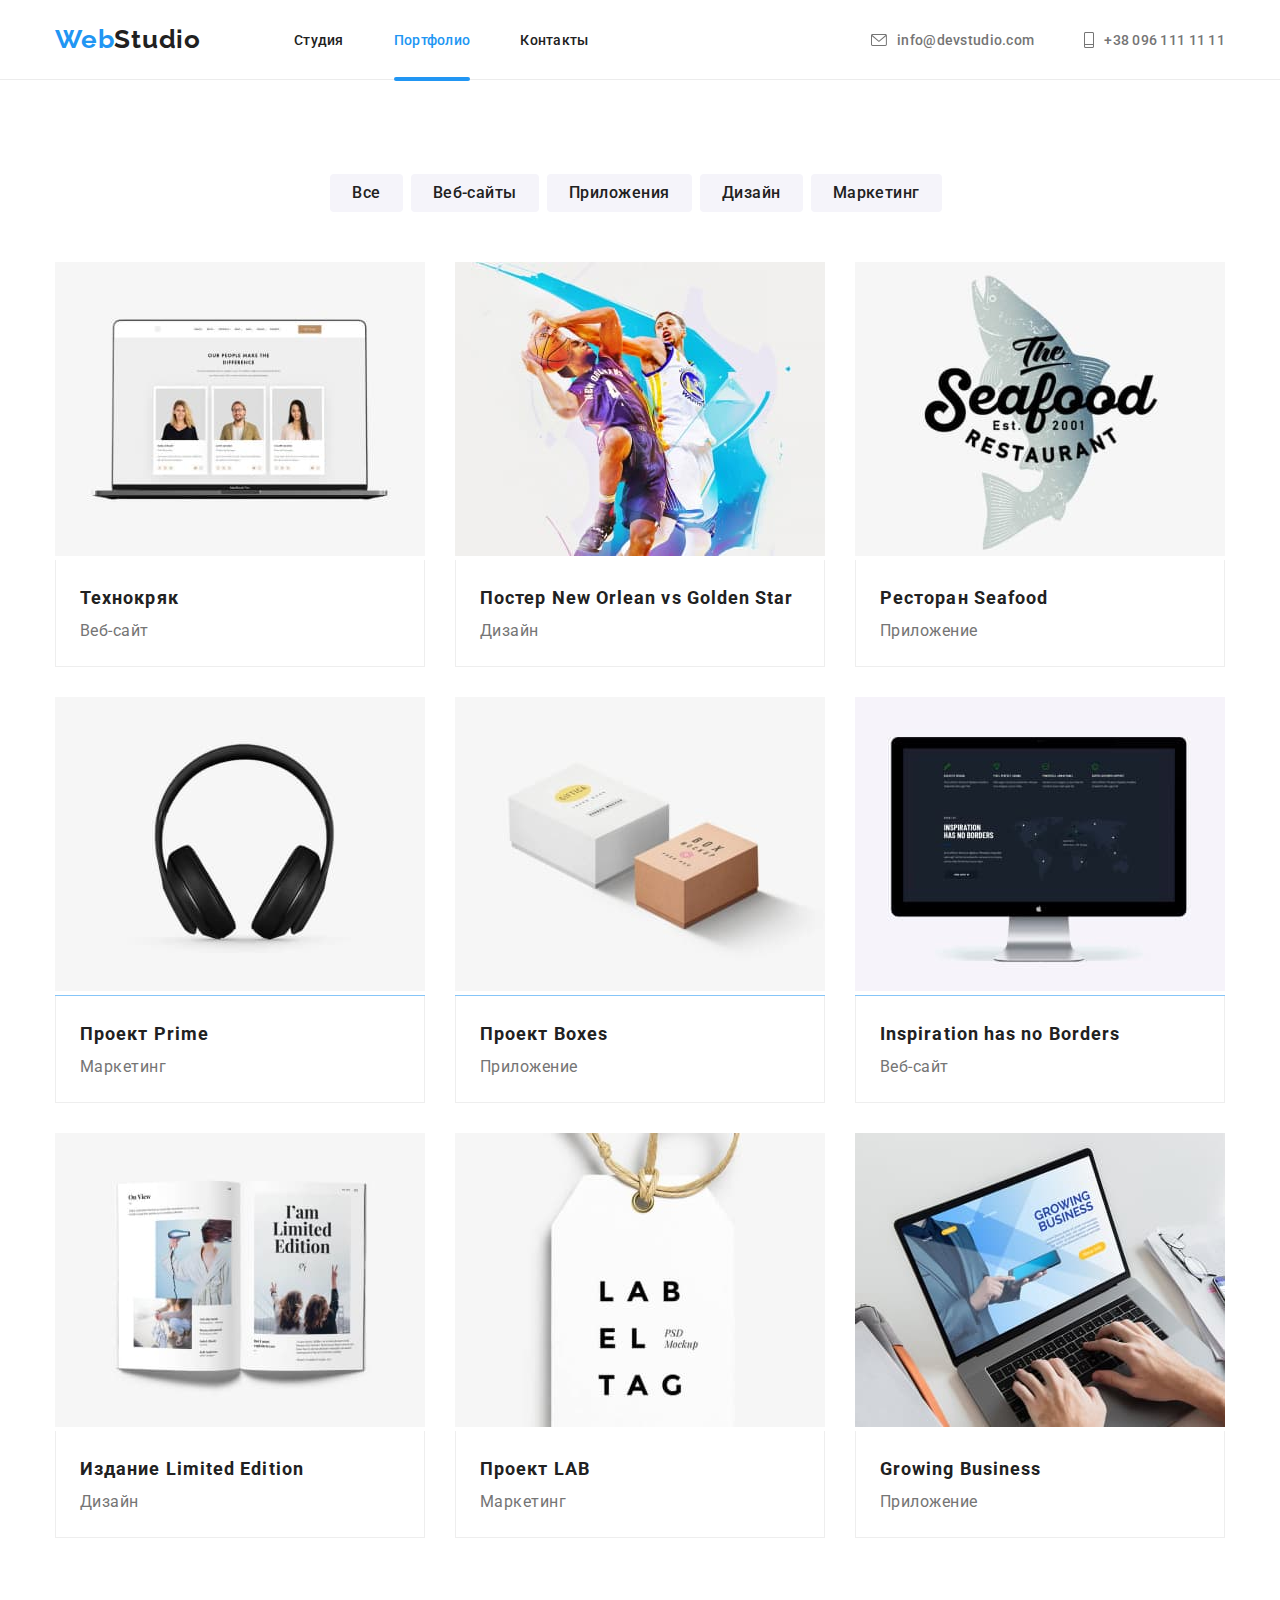
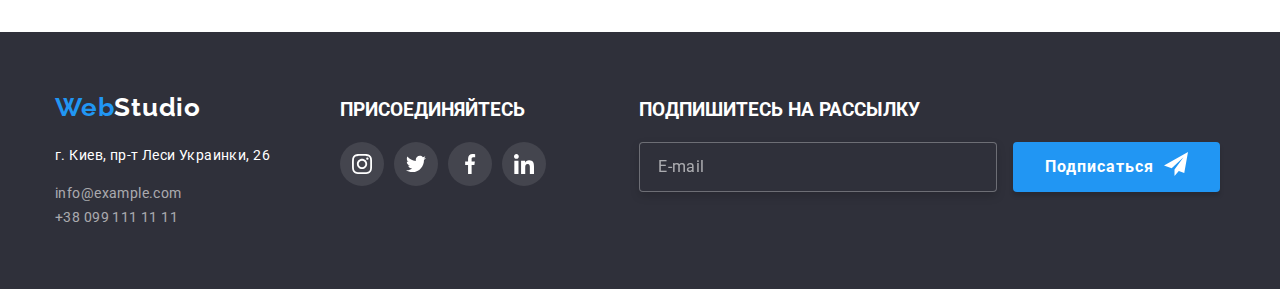
==== portfolio.html @ 91b54eaf "дз-7" ====
<!DOCTYPE html>
<html lang="en">
  <head>
    <meta charset="UTF-8" />
    <meta http-equiv="X-UA-Compatible" content="IE=edge" />
    <meta name="viewport" content="width=device-width, initial-scale=1.0" />
    <title>Document</title>
    <link rel="stylesheet" href="https://cdnjs.cloudflare.com/ajax/libs/modern-normalize/1.1.0/modern-normalize.min.css">
    <link rel="preconnect" href="https://fonts.googleapis.com" />
    <link rel="preconnect" href="https://fonts.gstatic.com" crossorigin />
    <link
      href="https://fonts.googleapis.com/css2?family=Raleway:wght@700&family=Roboto:wght@400;500;700;900&display=swap"
      rel="stylesheet"
    />
    <link rel="stylesheet" href="./css/style.css" />
  </head>
  <body>
    <header class="page-header">
      <div class="container header-box">
        <nav class="nav-list">
          <a href="#" class="logo-text"><span class="logo">Web</span>Studio</a>
          <ul class="list-menu">
            <li class="item">
              <a class="menu-link" href="./index.html">Студия</a>
            </li>
            <li class="item">
            
              <a class="menu-link-activ" id="link-curent" href="./portfolio.html">Портфолио</a>
            
            </li>
            <li class="item">
              <a class="menu-link" href="#">Контакты</a>
            </li>
          </ul>
        </nav>

        <ul class="list-text">
          <li class="item">
            
              
            <a class="button" href="mailto:info@devstudio.
            com">
            <svg class="button-icon" width="16" height="12" >
              <use href="./images/symbol-defs.svg#icon-envelope"></use>
            </svg>
            info@devstudio.com</a>
          </li>
          <li class="item">
           
            <a class="button" href="tel:+380961111111">
              <svg class="contact-icon" width="10" height="16">
                <use href="./images/symbol-defs.svg#icon-Vector"></use>
              </svg>
              +38 096 111 11 11</a>
          </li>
        </ul>
      </div>
      
    </header>

    <main>
      <section class="section-pic">
        <div class="container">
          <ul class="desc-list">
            <li class="item"><button type="button" class="" desc-list-btn>Все</button></li>
            <li class="item"><button type="button">Веб-сайты</button></li>
            <li class="item"><button type="button">Приложения</button></li>
            <li class="item"><button type="button">Дизайн</button></li>
            <li class="item"><button type="button">Маркетинг</button></li>
          </ul>
      

      
      
          <h2 class="hidden">picture</h2>
        <ul class="section-pic-list">
          <li class="item">
            <a class="pic-link" href="#">
             <div class="thumb-pic">
              
              <img src="./images/pic1.jpg" alt="" width="370" />
             <div class="thumb-text">
              <p class="text">Технокряк это современная площадка распространения коронавируса. Компании используют эту платформу для цифрового шпионажа и атак на защищённые сервера конкурентов.</p>
             </div>
             </div>
           <div class="item-text">
            <h3>Технокряк</h3>
            <p>Веб-сайт</p>
           </div>
            </a>
          </li>

          <li class="item">
           <a href="#" class="pic-link">
            <div class="thumb-pic">
              <img src="./images/pic2.jpg" alt="" width="370" />
              <div class="thumb-text">
                <p class="text">Технокряк это современная площадка распространения коронавируса. Компании используют эту платформу для цифрового шпионажа и атак на защищённые сервера конкурентов.</p>
               </div>
            </div>
            <div class="item-text">
              <h3>Постер New Orlean vs Golden Star</h3>
            <p>Дизайн</p>
            </div>
           </a>
          </li>

          <li class="item">
           <a href="#" class="pic-link">
           <div class="thumb-pic">
            <img src="./images/pic3.jpg" alt="" width="370" />
            <div class="thumb-text">
              <p class="text">Технокряк это современная площадка распространения коронавируса. Компании используют эту платформу для цифрового шпионажа и атак на защищённые сервера конкурентов.</p>
             </div>
           </div>
            <div class="item-text">
              <h3>Ресторан Seafood</h3>
            <p>Приложение</p>
            </div>
           </a>
          </li>
          
          <li class="item">
            <a href="#" class="pic-link">
             <div class="thumb-pic">
              <img src="./images/pic4.jpg" alt="" width="370" />
              <div class="thumb-text">
                <p class="text">Технокряк это современная площадка распространения коронавируса. Компании используют эту платформу для цифрового шпионажа и атак на защищённые сервера конкурентов.</p>
               </div>
             </div>
            <div class="item-text">
              <h3>Проект Prime</h3>
            <p>Маркетинг</p>
            </div>
            </a>
            
          </li>

          <li class="item">
            <a href="#" class="pic-link">
             <div class="thumb-pic">
              <img src="./images/pic5.jpg" alt="" width="370" />
              <div class="thumb-text">
                <p class="text">Технокряк это современная площадка распространения коронавируса. Компании используют эту платформу для цифрового шпионажа и атак на защищённые сервера конкурентов.</p>
               </div>
             </div>
           <div class="item-text">
            <h3>Проект Boxes</h3>
            <p>Приложение</p>
           </div>
            </a>
          </li>
          <li class="item">
            <a href="#" class="pic-link">
              <div class="thumb-pic">
                <img src="./images/pic6.jpg" alt="" width="370" />
                <div class="thumb-text">
                  <p class="text">Технокряк это современная площадка распространения коронавируса. Компании используют эту платформу для цифрового шпионажа и атак на защищённые сервера конкурентов.</p>
                 </div>
              </div>
            <div class="item-text">
              <h3>Inspiration has no Borders</h3>
            <p>Веб-сайт</p>
            </div>
            </a>
          </li>
          
          <li class="item">
            <a href="#" class="pic-link">
              <div class="thumb-pic">
                <img src="./images/pic7.jpg" alt="" width="370" />
                <div class="thumb-text">
                  <p class="text">Технокряк это современная площадка распространения коронавируса. Компании используют эту платформу для цифрового шпионажа и атак на защищённые сервера конкурентов.</p>
                 </div>
              </div>
            <div class="item-text">
              <h3>Издание Limited Edition</h3>
            <p>Дизайн</p>
            </div>
            </a>
          </li>

          <li class="item">
            <a href="#" class="pic-link">
              <div class="thumb-pic">
                <img class="item" src="./images/pic8.jpg" alt="" width="370" />
                <div class="thumb-text">
                  <p class="text">Технокряк это современная площадка распространения коронавируса. Компании используют эту платформу для цифрового шпионажа и атак на защищённые сервера конкурентов.</p>
                 </div>
              </div>
            <div class="item-text">
              <h3>Проект LAB</h3>
            <p>Маркетинг</p>
            </div>
            </a>
          </li>

          <li class="item">
            <a href="#" class="pic-link">
              <div class="thumb-pic">
                <img class="item" src="./images/pic9.jpg" alt="" width="370" />
                <div class="thumb-text">
                  <p class="text">Технокряк это современная площадка распространения коронавируса. Компании используют эту платформу для цифрового шпионажа и атак на защищённые сервера конкурентов.</p>
                 </div>
              </div>
            <div class="item-text">
              <h3>Growing Business</h3>
            <p>Приложение</p>
            </div>
            </a>
          </li>
        </ul>
      </div>
      </section>
    </main>


<!-- footer -->



    <footer class="footer">
      <div class="container footer-container">
       <div class="footer-content">
        <a href="#" class="logo-tex-footer"
        ><span class="logo">Web</span>Studio</a
      >
      <address class="adress">
        <p>г. Киев, пр-т Леси Украинки, 26</p>
        <ul class="list-adress">
          <li><a href="mailto:info@example.com">info@example.com</a></li>
          <li><a href="tel:+380991111111">+38 099 111 11 11</a></li>
        </ul>
      </address>
       </div>
       
        <div class="social-icon-footer">
          <h3 class="join-color">присоединяйтесь</h3>
         <ul class="footer-list">

           <li class="footer-link">
            <a href="" class="join-link">
              <svg class="join-icon" width="20" height="20">
                <use href="./images/symbol-defs2.svg#icon-instagram"></use>
              </svg>
            </a>
           </li>

           <li class="footer-link">
            <a class="join-link" href="#">
              <svg class="join-icon" width="20" height="20">
                <use href="./images/symbol-defs2.svg#icon-twitter"></use>
              </svg>
            </a>
           </li>

           <li class="footer-link">
            <a class="join-link" href="#">
              <svg class="join-icon" width="20" height="20">
                <use href="./images/symbol-defs2.svg#icon-facebook"></use>
              </svg>
            </a>
           </li>

           <li class="footer-link">
            <a class="join-link" href="#">
              <svg class="join-icon" width="20" height="20">
                <use href="./images/symbol-defs2.svg#icon-linkedin"></use>
              </svg>
            </a>
           </li>

         </ul>
        </div>
        <div class="footer-form">
          <h3 class="join-color">Подпишитесь на рассылку</h3>
          <input type="email" name="email" id="email" placeholder="E-mail" />
          <button type="submit" class="btn-box-form">
            Подписаться
            <svg class="icon-form" width="24" height="24">
              <use href="./images/symbol-defs6.svg#icon-send"></use>
            </svg>
          </button>
        </div>
      </div>

     
    </footer>
    
      
  </body>
</html>
---- css/style.css ----
:root {
  --primery-text-color: #212121;
  --title-text-color: #757575;
  --accent-color: #2196f3;
  --white-color: #ffffff;
  --background-team-color: #f5f4fa;
  --border-text: #eeeeee;
  --timing-function: cubic-bezier(0.4, 0, 0.2, 1);
}

body {
  font-family: "Roboto", sans-serif;
}

li {
  list-style-type: none; /* Убираем маркеры */
}

.list {
  padding: 0;
  margin: 0;
}
.container {
  width: 1200px;
  margin: 0 auto;
  padding-left: 15px;
  padding-right: 15px;
}
.header-box {
  display: flex;
  margin-left: auto;
}
.page-header {
  border-bottom: 1px solid #ececec;
}
.section-box {
  padding-top: 94px;
}
.header {
  margin: 0;
}

.logo {
  color: var(--accent-color);
  font-family: Raleway;

  font-weight: bold;
  font-size: 26px;
  line-height: 31px;
  letter-spacing: 0.03em;
}
.studio {
  color: var(--primery-text-color);
}

.nav-list .logo-text {
  text-decoration: none;
  color: #212121;
  font-family: Raleway;
  font-weight: bold;
  font-size: 26px;
  line-height: 31px;
  letter-spacing: 0.03em;
}
.nav-list {
  display: flex;
  align-items: center;
}
.nav-list a {
  display: block;
  padding-bottom: 24px;
  padding-top: 24px;

  color: var(--primery-text-color);
  text-decoration: none;
  font-weight: 500;
  font-size: 14px;
  line-height: 16px;
  letter-spacing: 0.02em;
  transition: color 250ms var(--timing-function);
}

.menu-link-activ {
  position: relative;
  display: block;
}
.menu-link-activ::after {
  content: "";
  position: absolute;
  left: 0;
  bottom: -9px;
  display: block;
  width: 100%;
  height: 4px;
  background-color: tomato;
  border-radius: 2px;
  background: var(--accent-color);

  transition: opacity 250ms var(--timing-function);
}
.menu-link:hover::after,
.menu-link:focus::after {
  opacity: 1;
}

.nav-list .menu-link:hover,
.nav-list .menu-link:focus {
  color: var(--accent-color);
}
.list-text {
  display: flex;
  margin-left: auto;
  margin-top: 0;
  margin-bottom: 0;
}

.list-text .item {
  margin-left: auto;
  display: flex;
  align-items: center;
}
.list-text a {
  color: var(--title-text-color);
  text-decoration: none;
  font-weight: 500;
  font-size: 14px;
  line-height: 16px;
  letter-spacing: 0.02em;
}
.list-text .button:hover,
.list-text .button:focus {
  color: var(--accent-color);
}
.button:hover svg,
.button:focus svg {
  fill: var(--accent-color);
}

.container-box {
  max-width: 1600px;
  height: 600px;
  background: #2f303a;
  text-align: center;
  padding: 200px 0;
  margin: 0 auto;

  background-image: linear-gradient(
      to right,
      rgba(47, 48, 58, 0.4),
      rgba(47, 48, 58, 0.4)
    ),
    url(../images/hero.jpg);
  background-color: #000000;
}

.section-content {
  padding-top: 94px;
}
.section-team {
  background: var(--background-team-color);
  padding-bottom: 94px;
  padding-top: 94px;
}

section .section-box {
  padding-top: 94px;
}
.title-box {
  color: var(--white-color);
  font-weight: 900;
  font-size: 44px;
  line-height: 60px;
  letter-spacing: 0.06em;
  text-transform: uppercase;
  margin: 0 auto;
  margin-bottom: 40px;
  width: 696px;
  text-align: center;
}

.btn-box {
  color: var(--white-color);
  background: #2196f3;
  font-weight: 700;
  font-size: 16px;
  font-family: inherit;
  line-height: 30px;
  text-align: center;
  letter-spacing: 0.06em;
  padding: 10px 32px;
  border: none;
  background: #2196f3;
  box-shadow: 0px 4px 4px rgba(0, 0, 0, 0.15);
  border-radius: 4px;
  cursor: pointer;
}

.section-box h3 {
  color: var(--primery-text-color);
  font-weight: 700;
  font-size: 14px;
  line-height: 16px;
  letter-spacing: 0.03em;
  text-transform: uppercase;
}
.section-box p {
  color: var(--title-text-color);
  font-weight: normal;
  font-size: 14px;
  line-height: 24px;
  letter-spacing: 0.03em;
  margin-bottom: 0;
}
h2.text {
  color: var(--primery-text-color);
  font-style: normal;
  font-weight: 700;
  font-size: 36px;
  line-height: 42px;
  text-align: center;
  letter-spacing: 0.03em;
  margin-top: 0;
  margin-bottom: 50px;
}

.subtitle-text h3 {
  color: var(--primery-text-color);
  font-weight: 500;
  font-size: 16px;
  line-height: 19px;
  letter-spacing: 0.03em;
  margin-top: 0;
  margin-bottom: 10px;
}
.subtitle-text p {
  color: var(--title-text-color);
  font-style: normal;
  font-weight: normal;
  font-size: 16px;
  line-height: 19px;
  letter-spacing: 0.03em;
  margin: 0;
}
.footer {
  background: #2f303a;
  padding-top: 60px;
  padding-bottom: 60px;
}
.adress p {
  color: var(--white-color);
  font-style: normal;
  font-weight: normal;
  font-size: 14px;
  line-height: 24px;
  letter-spacing: 0.03em;
  margin-top: 0;
}
.list-adress {
  padding: 0;
  margin: 0;
}

.list-adress a {
  color: rgba(255, 255, 255, 0.6);
  text-decoration: none;
  font-style: normal;
  font-weight: 400;
  font-size: 14px;
  line-height: 24px;
  letter-spacing: 0.03em;
}

/* PORTFOLIO DECORATION */

.section-pic {
  padding-top: 94px;
  padding-bottom: 94px;
}

.desc-list {
  display: flex;
  justify-content: center;
  padding-left: 0;
  margin: 0;
  margin-bottom: 50px;
}

.desc-list button {
  background: #f5f4fa;
  border: none;
  color: var(--primery-text-color);
  font-style: normal;
  font-weight: 500;
  font-size: 16px;
  line-height: 26px;
  letter-spacing: 0.03em;
  font-family: inherit;
  padding: 6px 22px;
  border-radius: 4px;
  margin-right: 8px;
  transition: background 250ms var(--timing-function),
    color 250ms var(--timing-function), box-shadow 250ms var(--timing-function);
}

.desc-list button:hover,
.desc-list button:focus {
  background-color: var(--accent-color);
  color: var(--white-color);
  box-shadow: 0px 3px 1px rgb(0 0 0 / 10%), 0px 1px 2px rgb(0 0 0 / 8%),
    0px 2px 2px rgb(0 0 0 / 12%);
}

.subtitle-text {
  display: flex;
  text-align: center;
  margin-top: 0;
  padding: 0;
  margin-bottom: 0;
}
.subtitle-text .people-list {
  padding-top: 30px;
  padding-bottom: 30px;
}

.subtitle-text .people {
  display: block;
  max-width: 100%;
}
.section-pic-list h3 {
  font-weight: 700;
  font-size: 18px;
  line-height: 36px;
  letter-spacing: 0.06em;
  color: var(--primery-text-color);
  margin: 0;
}
.section-pic-list p {
  font-weight: normal;
  font-size: 16px;
  line-height: 30px;
  letter-spacing: 0.03em;
  color: var(--title-text-color);
  margin: 0;
}

.logo-tex-footer {
  display: inline-block;
  padding-bottom: 20px;

  color: var(--white-color);
  font-family: Raleway;
  text-decoration: none;
  font-weight: bold;
  font-size: 26px;
  line-height: 31px;
  letter-spacing: 0.03em;
}
#link-curent {
  color: var(--accent-color);
}

.list-menu {
  display: flex;
  margin-left: 93px;
  padding: 0;
  margin-top: 0;
  margin-bottom: 0;
}
.list-text {
  display: flex;
  margin-left: auto;
  padding: 0;
}

.list-text .item + .item {
  margin-left: 50px;
}

.list-menu .item {
  margin-right: 50px;
}

.list-menu .item:last-child {
  margin-right: 0;
}

.hidden {
  display: none;
}
.attention-list {
  display: flex;
  margin: 0;
  padding: 0;
}
.attention-list .item {
  margin-right: 30px;
  width: 270px;
}

.attention-list .item:last-child {
  margin-right: 0;
}
.foto-list {
  display: flex;
  padding-top: 0;
  padding: 0;
  padding-bottom: 0;
  margin-bottom: 0;
  margin-top: 0;
}
.foto-list .item {
  margin-right: 30px;
}
.foto-list .item:last-child {
  margin-right: 0;
}

.thumb {
  position: relative;
}
.thumb-card {
  align-items: center;
  justify-content: center;
  display: flex;
  position: absolute;
  width: 100%;
  height: 70px;
  bottom: 0;
  background-color: rgba(47, 48, 58, 0.8);
}
.thumb-card .thumb-card-text {
  color: var(--white-color);
  font-family: Roboto;

  font-weight: 700;
  font-size: 14px;
  line-height: 16px;
  text-align: center;
  letter-spacing: 0.03em;
  text-transform: uppercase;
}
.subtitle-text .item {
  margin-right: 30px;
  background: var(--white-color);
  box-shadow: 0px 1px 3px rgba(0, 0, 0, 0.12), 0px 1px 1px rgba(0, 0, 0, 0.14),
    0px 2px 1px rgba(0, 0, 0, 0.2);
  border-radius: 0px 0px 4px 4px;
}
.subtitle-text .item:last-child {
  margin-right: 0;
}

/* Portfolio flex-box */

.section-pic-list {
  display: flex;
  flex-wrap: wrap;
  margin: 0;
  padding: 0;
  margin-top: -30px;
  margin-left: -30px;
}

.section-pic-list > .item {
  flex-basis: calc((100% - 90px) / 3);
  margin-left: 30px;
  margin-top: 30px;
}
.pic-link {
  display: block;
  text-decoration: none;
  transition: box-shadow 250ms var(--timing-function);
}

.pic-link:hover,
.pic-link:focus {
  box-shadow: 0px 1px 1px rgba(0, 0, 0, 0.12), 0px 4px 4px rgba(0, 0, 0, 0.06),
    1px 4px 6px rgba(0, 0, 0, 0.16);
}
.thumb-pic {
  position: relative;
  overflow: hidden;
}

.thumb-pic::before {
  display: inline-block;
}

.thumb-text {
  transform: translateY(100%);
  transition: transform 250ms var(--timing-function);

  position: absolute;
  top: 0;
  left: 0;

  padding: 63px 24px;
  display: inline-block;
  content: "";
  width: 100%;
  height: 100%;
  background: rgba(33, 150, 243, 0.9);
}

.thumb-text .text {
  font-family: Roboto;
  font-style: normal;
  font-weight: 400;
  font-size: 18px;
  line-height: 28px;
  letter-spacing: 0.03em;
  color: #ffffff;
}

.pic-link:hover .thumb-text,
.pic-link:focus .thumb-text {
  transform: translateY(0);
}

.item .item-text {
  border-right: 1px solid var(--border-text);
  border-bottom: 1px solid var(--border-text);
  border-left: 1px solid var(--border-text);
  padding: 20px 24px;
}

.button-icon {
  margin-right: 10px;
  fill: var(--title-text-color);
  transition: fill 250ms var(--timing-function);
}

.contact-icon {
  margin-right: 10px;
  fill: var(--title-text-color);
  transition: fill 250ms var(--timing-function);
}

.button:hover .button-icon {
  fill: var(--accent-color);
}
.button:hover .contact-icon {
  fill: var(--accent-color);
}

.item .button {
  display: flex;
  align-items: center;
  transition: color 250ms var(--timing-function);
}

.item .icon-item {
  background: #f5f4fa;
  border-radius: 4px;
  padding: 25px 102px;
}
.list-icon-team {
  fill: var(--primery-text-color);
}

/* social link */


.social-icon {
  margin: 0;
  display: flex;
  margin-top: 16px;
  padding: 0;
  justify-content: center;
}

.social-link {
  width: 44px;
  height: 44px;
  background-color: var(--white-color);
  border-radius: 50%;
  display: inline-flex;
  align-items: center;
  justify-content: center;
  transition: background-color 250ms var(--timing-function);
}
.social-link:hover .list-icon,
.social-link:focus .list-icon {
  fill: var(--white-color);
}
.social-link:hover,
.social-link:focus {
  background-color: var(--accent-color);
}
.social-link:last-child {
  margin-right: 0;
}
.list-icon {
  fill: #afb1b8;
  transition: fill 250ms var(--timing-function);
}

/*************************
           company 
 *****************************/

.section-company {
  padding: 94px 0 94px 0;
}

.company-box {
  padding: 0;
  margin: 0;
  display: flex;
}
.company-list {
  width: 170px;
  height: 92px;
  display: flex;
  align-items: center;
  justify-content: center;
  margin-right: 30px;
}
.company-link {
  fill: #afb1b8;
  padding: 16px 32px;
  border: 1px solid #afb1b8;
  box-sizing: border-box;
  border-radius: 4px;
  transition: border 250ms var(--timing-function);
}
.company-box .company-link:last-child {
  margin-right: 0;
}
.company-list:last-child {
  margin-right: 0;
}
.company-icon {
  fill: #afb1b8;
  transition: fill 250ms var(--timing-function);
}
.company-link:hover .company-icon,
.company-link:focus .company-icon {
  fill: var(--accent-color);
}
.company-link:hover,
.company-link:focus {
  border: 1px solid #2196f3;
}

.join-color {
  color: var(--white-color);
  margin: 0;
  margin: 0;
  margin-bottom: 20px;
  text-transform: uppercase;
}

.footer-container {
  display: flex;
  align-items: baseline;
}
.footer-list {
  display: flex;
  margin: 0;
  padding: 0;
}
.social-icon-footer {
  margin-left: 70px;
}

.join-link {
  width: 44px;
  height: 44px;
  background-color: rgba(255, 255, 255, 0.1);
  border-radius: 50%;
  display: inline-flex;
  align-items: center;
  justify-content: center;
  transition: background-color 250ms var(--timing-function);
}
.join-link:hover .join-icon,
.join-link:focus .join-icon {
  fill: var(--white-color);
}
.join-link:hover,
.join-link:focus {
  background-color: var(--accent-color);
}
.join-link:last-child {
  margin-right: 0;
}
.join-icon {
  fill: var(--white-color);
}

.footer-link {
  margin-right: 10px;
}

.footer-link:last-child {
  margin-right: 0;
}

/* Modal icon */

.backdrop {
  position: fixed;
  top: 0;
  left: 0;
  width: 100%;
  height: 100%;
  background: rgba(0, 0, 0, 0.2);
  opacity: 1;
  transition: opacity 2250ms var(--timing-function),
    visibility 2250ms var(--timing-function);
}
.backdrop.is-hidden {
  opacity: 0;
  pointer-events: none;
  visibility: hidden;
}

.modal {
  position: absolute;
  top: 50%;
  left: 50%;

  min-width: 528px;
  min-height: 581px;
  background-color: rgba(255, 255, 255, 1);

  transform: translate(-50%, -50%);
}
.close-icon {
  position: absolute;
  top: 8px;
  right: 8px;
  width: 30px;
  height: 30px;
  display: inline-flex;
  cursor: pointer;
  align-items: center;
  justify-content: center;
  border-radius: 50%;
  background-color: #ffffff;
  border: 1px solid rgba(0, 0, 0, 0.1);
  transition: fill 250ms var(--timing-function);
}

.close-icon:hover,
.close-icon:focus {
  fill: var(--accent-color);
}

/**************************
***************************
***************************
 ******* Modal form********* 
 ***************************
 ****************************/

.backdrop-form {
  width: 448px;
  margin: 0 auto;
}

.form-field {
  margin-bottom: 10px;
  display: flex;
  flex-direction: column;
}
.form-textarea {
  margin-bottom: 20px;
}
.form-field .form-input {
  margin: 0;
  padding-left: 40px;
  border: 1px solid rgba(33, 33, 33, 0.2);
  box-sizing: border-box;
  border-radius: 4px;
  width: 448px;
  height: 40px;
  transition: border 250ms var(--timing-function);
}

.form-icon {
  position: relative;
}
.form-icon .icon {
  position: absolute;
  display: inline-block;
  transform: translateY(100%);
  margin-left: 15px;
  transition: fill 250ms var(--timing-function);

  top: 0;
  left: 0;
}
.form-input:hover,
.form-input:focus {
  border-color: var(--accent-color);
}
.form-icon:hover > .icon,
.form-icon:focus > .icon {
  fill: var(--accent-color);
}


.form-field:focus-within .icon {
  fill: var(--accent-color);
}

/* .form-field .form-field-lable {
  margin-bottom: 4px;
} */
textarea {
  width: 448px;
  height: 120px;
  border: 1px solid rgba(33, 33, 33, 0.2);
  border-radius: 4px;
  resize: none;
}

.form-field input::placeholder {
  font-size: 14px;
  line-height: 16px;
  letter-spacing: 0.01em;

  color: rgba(117, 117, 117, 0.5);
}
.group-title {
  font-weight: bold;
  font-size: 20px;
  line-height: 23px;
  margin-top: 40px;
  margin-bottom: 12px;
  letter-spacing: 0.03em;
  text-align: center;
  margin-top: 40px;
  color: var(--primery-text-color);
}

.form-field .check-text {
  font-size: 14px;
  line-height: 24px;

  letter-spacing: 0.03em;

  color: var(--title-text-color);
}
.check-label-text {
  color: var(--accent-color);
}
.form-btn {
  text-align: center;
  margin-bottom: 40px;
}

.form-btn .form-btn-text {
  padding: 10px 55px;
  font-weight: bold;
  font-size: 16px;
  line-height: 30px;
  color: #ffffff;
  background: #2196f3;
  box-shadow: 0px 4px 4px rgba(0, 0, 0, 0.15);
  border-radius: 4px;
  border: none;
  cursor: pointer;
}
/* ****************************
**********Footer form**********
*******************************
******************************* */

.footer-form {
  margin-left: 93px;
}
.footer-form input {
  width: 358px;
  height: 50px;
  margin-right: 12px;
  border: 1px solid rgba(255, 255, 255, 0.3);
  filter: drop-shadow(0px 4px 4px rgba(0, 0, 0, 0.15));
  border-radius: 4px;
  background: #2f303a;
  color: #ffffff;
}
.footer-form input::placeholder {
  padding: 15px 0 15px 16px;
  font-size: 16px;
  line-height: 20px;
  letter-spacing: 0.03em;
  color: rgba(255, 255, 255, 0.6);
}
.btn-box-form {
  display: inline-flex;
  color: var(--white-color);
  background: #2196f3;
  font-weight: 700;
  font-size: 16px;
  font-family: inherit;
  line-height: 30px;
  text-align: center;
  letter-spacing: 0.06em;
  padding: 10px 32px;
  border: none;
  background: #2196f3;
  box-shadow: 0px 4px 4px rgba(0, 0, 0, 0.15);
  border-radius: 4px;
  cursor: pointer;
}
.icon-form {
  margin-left: 10px;
}
.form-field-lable {
  margin-bottom: 4px;
  color: var( --title-text-color);
}

/* ****************************
**********Chekbox**********
*******************************
******************************* */

.checkbox {
  -webkit-appearance: none;
}

.icon-check {
  display: inline-block;
  content: "";
  width: 15px;
  height: 15px;
  border: 2px solid #212121;
  border-radius: 4px;
  
}
.check-text {
  font-size: 14px;
line-height: 24px;
letter-spacing: 0.03em;
color: var( --title-text-color);

}
.checkbox:checked + .icon-check {
  background-color: var(--accent-color);
  background-image: url(../images/icon-check.svg);
  border-color: var(--accent-color);
  background-size: contain;
  background-repeat: no-repeat;
  
  /* background-origin: border-box; */
}

.checkbox-labele {
  margin-bottom: 30px;
}

.checkbox:focus + .icon-check {
  border-color: var(--accent-color);
}
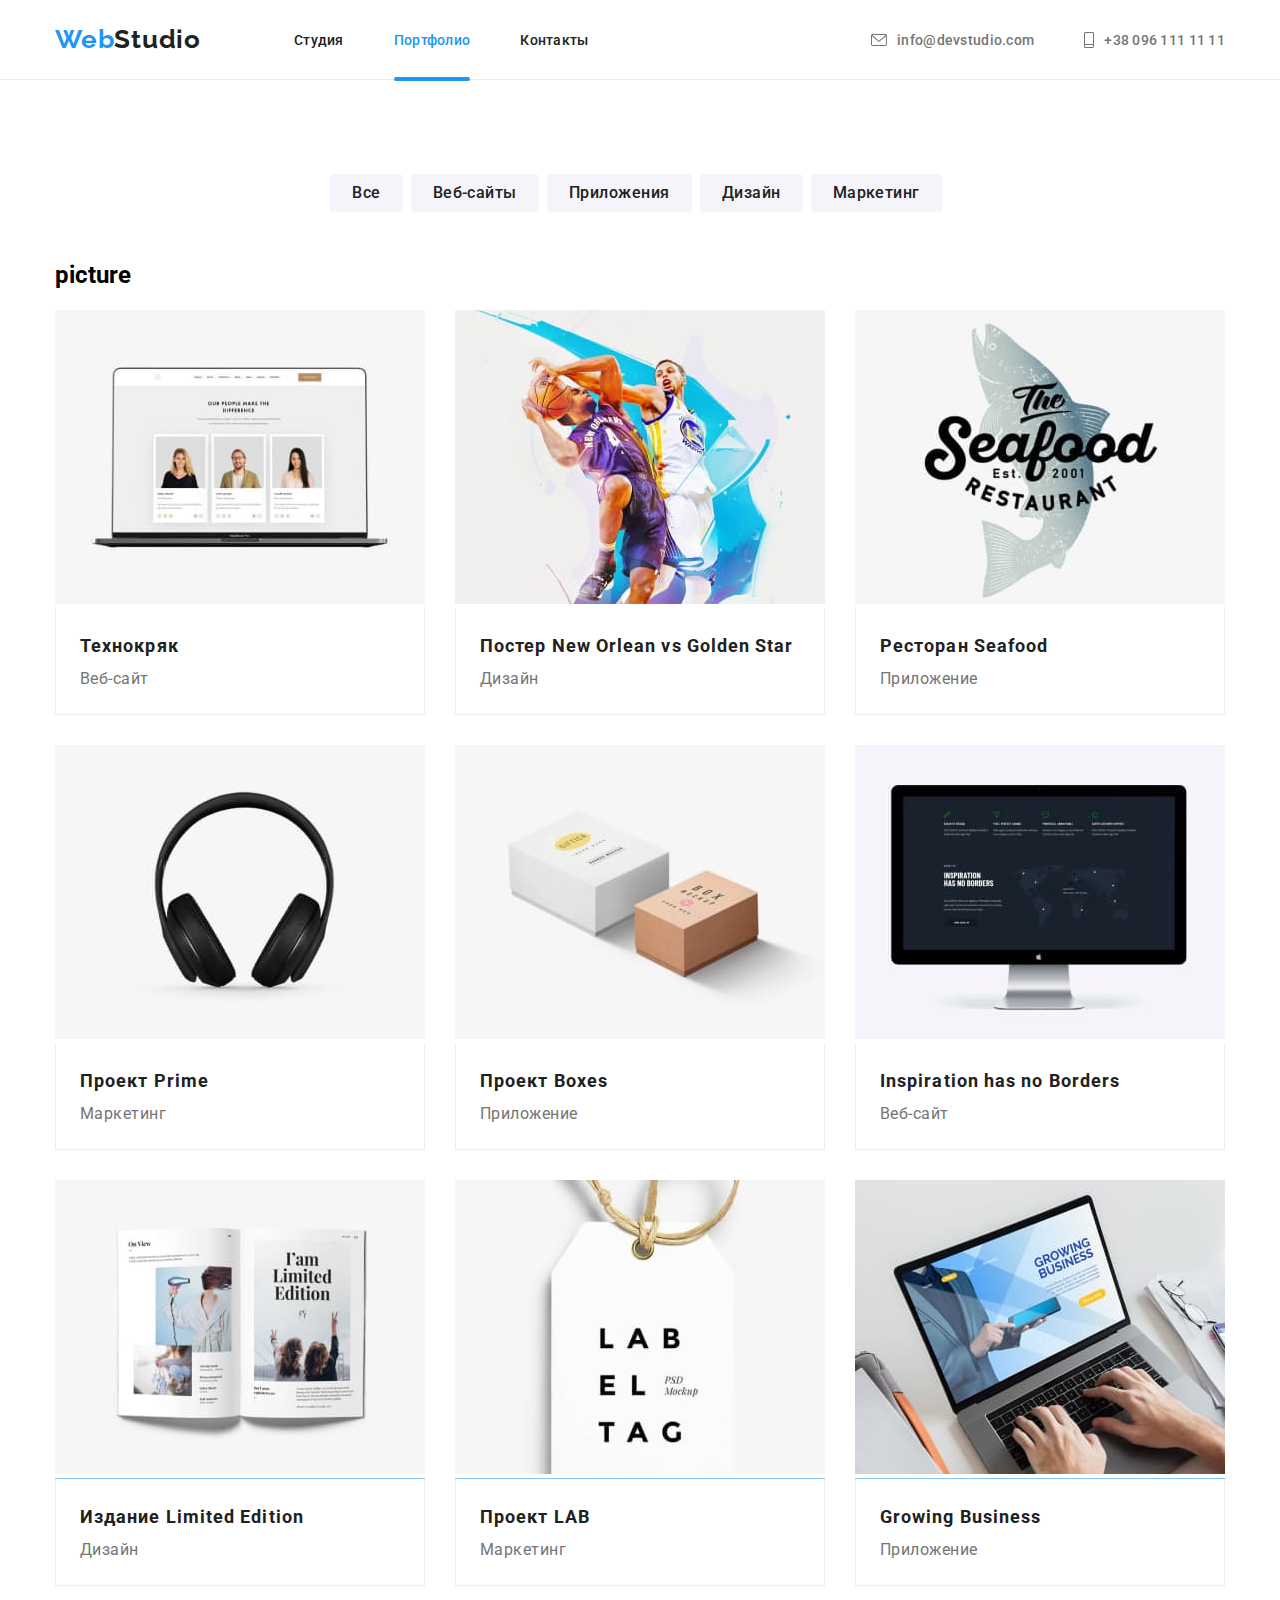
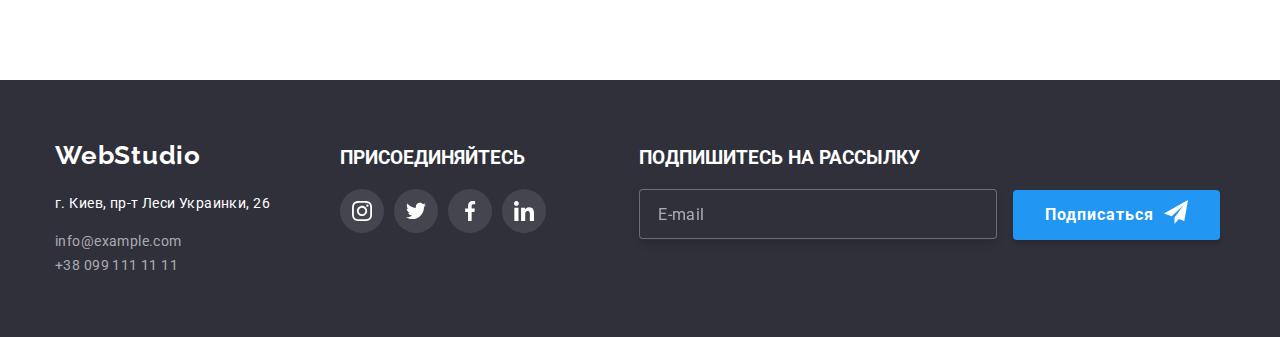
==== commit a55b4044: "технология БЭМ" ====
--- a/portfolio.html
+++ b/portfolio.html
@@ -5,7 +5,10 @@
     <meta http-equiv="X-UA-Compatible" content="IE=edge" />
     <meta name="viewport" content="width=device-width, initial-scale=1.0" />
     <title>Document</title>
-    <link rel="stylesheet" href="https://cdnjs.cloudflare.com/ajax/libs/modern-normalize/1.1.0/modern-normalize.min.css">
+    <link
+      rel="stylesheet"
+      href="https://cdnjs.cloudflare.com/ajax/libs/modern-normalize/1.1.0/modern-normalize.min.css"
+    />
     <link rel="preconnect" href="https://fonts.googleapis.com" />
     <link rel="preconnect" href="https://fonts.gstatic.com" crossorigin />
     <link
@@ -17,260 +20,313 @@
   <body>
     <header class="page-header">
       <div class="container header-box">
-        <nav class="nav-list">
-          <a href="#" class="logo-text"><span class="logo">Web</span>Studio</a>
-          <ul class="list-menu">
-            <li class="item">
-              <a class="menu-link" href="./index.html">Студия</a>
-            </li>
-            <li class="item">
-            
-              <a class="menu-link-activ" id="link-curent" href="./portfolio.html">Портфолио</a>
-            
-            </li>
-            <li class="item">
-              <a class="menu-link" href="#">Контакты</a>
+        <nav class="site-nav">
+          <a href="#" class="site-nav__text"
+            ><span class="site-nav__logo">Web</span
+            ><span class="site-nav__text-size">Studio</span></a
+          >
+          <ul class="menu">
+            <li class="menu__item">
+              <a class="menu__link" href="./index.html">Студия</a>
+            </li>
+
+            <li class="menu__item">
+              <a
+                class="menu__link menu__link--activ"
+                id="link__curent"
+                href="./portfolio.html"
+                >Портфолио</a
+              >
+            </li>
+
+            <li class="menu__item">
+              <a class="menu__link" href="#">Контакты</a>
             </li>
           </ul>
         </nav>
 
-        <ul class="list-text">
-          <li class="item">
-            
-              
-            <a class="button" href="mailto:info@devstudio.
-            com">
-            <svg class="button-icon" width="16" height="12" >
-              <use href="./images/symbol-defs.svg#icon-envelope"></use>
-            </svg>
-            info@devstudio.com</a>
+        <ul class="list-link">
+          <li class="list-link__item">
+            <a class="list-link__button" href="mailto:info@devstudio.com">
+              <svg class="list-linc__icon" width="16" height="12">
+                <use href="./images/symbol-defs.svg#icon-envelope"></use>
+              </svg>
+              info@devstudio.com</a
+            >
           </li>
-          <li class="item">
-           
-            <a class="button" href="tel:+380961111111">
-              <svg class="contact-icon" width="10" height="16">
+
+          <li class="list-link__item">
+            <a class="list-link__button" href="tel:+380961111111">
+              <svg class="list-link__contact" width="10" height="16">
                 <use href="./images/symbol-defs.svg#icon-Vector"></use>
               </svg>
-              +38 096 111 11 11</a>
+              +38 096 111 11 11</a
+            >
           </li>
         </ul>
       </div>
-      
     </header>
 
     <main>
       <section class="section-pic">
         <div class="container">
           <ul class="desc-list">
-            <li class="item"><button type="button" class="" desc-list-btn>Все</button></li>
+            <li class="item">
+              <button type="button" class="" desc-list-btn>Все</button>
+            </li>
             <li class="item"><button type="button">Веб-сайты</button></li>
             <li class="item"><button type="button">Приложения</button></li>
             <li class="item"><button type="button">Дизайн</button></li>
             <li class="item"><button type="button">Маркетинг</button></li>
           </ul>
-      
-
-      
-      
+
           <h2 class="hidden">picture</h2>
-        <ul class="section-pic-list">
-          <li class="item">
-            <a class="pic-link" href="#">
-             <div class="thumb-pic">
-              
-              <img src="./images/pic1.jpg" alt="" width="370" />
-             <div class="thumb-text">
-              <p class="text">Технокряк это современная площадка распространения коронавируса. Компании используют эту платформу для цифрового шпионажа и атак на защищённые сервера конкурентов.</p>
-             </div>
-             </div>
-           <div class="item-text">
-            <h3>Технокряк</h3>
-            <p>Веб-сайт</p>
-           </div>
-            </a>
-          </li>
-
-          <li class="item">
-           <a href="#" class="pic-link">
-            <div class="thumb-pic">
-              <img src="./images/pic2.jpg" alt="" width="370" />
-              <div class="thumb-text">
-                <p class="text">Технокряк это современная площадка распространения коронавируса. Компании используют эту платформу для цифрового шпионажа и атак на защищённые сервера конкурентов.</p>
-               </div>
-            </div>
-            <div class="item-text">
-              <h3>Постер New Orlean vs Golden Star</h3>
-            <p>Дизайн</p>
-            </div>
-           </a>
-          </li>
-
-          <li class="item">
-           <a href="#" class="pic-link">
-           <div class="thumb-pic">
-            <img src="./images/pic3.jpg" alt="" width="370" />
-            <div class="thumb-text">
-              <p class="text">Технокряк это современная площадка распространения коронавируса. Компании используют эту платформу для цифрового шпионажа и атак на защищённые сервера конкурентов.</p>
-             </div>
-           </div>
-            <div class="item-text">
-              <h3>Ресторан Seafood</h3>
-            <p>Приложение</p>
-            </div>
-           </a>
-          </li>
-          
-          <li class="item">
-            <a href="#" class="pic-link">
-             <div class="thumb-pic">
-              <img src="./images/pic4.jpg" alt="" width="370" />
-              <div class="thumb-text">
-                <p class="text">Технокряк это современная площадка распространения коронавируса. Компании используют эту платформу для цифрового шпионажа и атак на защищённые сервера конкурентов.</p>
-               </div>
-             </div>
-            <div class="item-text">
-              <h3>Проект Prime</h3>
-            <p>Маркетинг</p>
-            </div>
-            </a>
-            
-          </li>
-
-          <li class="item">
-            <a href="#" class="pic-link">
-             <div class="thumb-pic">
-              <img src="./images/pic5.jpg" alt="" width="370" />
-              <div class="thumb-text">
-                <p class="text">Технокряк это современная площадка распространения коронавируса. Компании используют эту платформу для цифрового шпионажа и атак на защищённые сервера конкурентов.</p>
-               </div>
-             </div>
-           <div class="item-text">
-            <h3>Проект Boxes</h3>
-            <p>Приложение</p>
-           </div>
-            </a>
-          </li>
-          <li class="item">
-            <a href="#" class="pic-link">
-              <div class="thumb-pic">
-                <img src="./images/pic6.jpg" alt="" width="370" />
-                <div class="thumb-text">
-                  <p class="text">Технокряк это современная площадка распространения коронавируса. Компании используют эту платформу для цифрового шпионажа и атак на защищённые сервера конкурентов.</p>
-                 </div>
-              </div>
-            <div class="item-text">
-              <h3>Inspiration has no Borders</h3>
-            <p>Веб-сайт</p>
-            </div>
-            </a>
-          </li>
-          
-          <li class="item">
-            <a href="#" class="pic-link">
-              <div class="thumb-pic">
-                <img src="./images/pic7.jpg" alt="" width="370" />
-                <div class="thumb-text">
-                  <p class="text">Технокряк это современная площадка распространения коронавируса. Компании используют эту платформу для цифрового шпионажа и атак на защищённые сервера конкурентов.</p>
-                 </div>
-              </div>
-            <div class="item-text">
-              <h3>Издание Limited Edition</h3>
-            <p>Дизайн</p>
-            </div>
-            </a>
-          </li>
-
-          <li class="item">
-            <a href="#" class="pic-link">
-              <div class="thumb-pic">
-                <img class="item" src="./images/pic8.jpg" alt="" width="370" />
-                <div class="thumb-text">
-                  <p class="text">Технокряк это современная площадка распространения коронавируса. Компании используют эту платформу для цифрового шпионажа и атак на защищённые сервера конкурентов.</p>
-                 </div>
-              </div>
-            <div class="item-text">
-              <h3>Проект LAB</h3>
-            <p>Маркетинг</p>
-            </div>
-            </a>
-          </li>
-
-          <li class="item">
-            <a href="#" class="pic-link">
-              <div class="thumb-pic">
-                <img class="item" src="./images/pic9.jpg" alt="" width="370" />
-                <div class="thumb-text">
-                  <p class="text">Технокряк это современная площадка распространения коронавируса. Компании используют эту платформу для цифрового шпионажа и атак на защищённые сервера конкурентов.</p>
-                 </div>
-              </div>
-            <div class="item-text">
-              <h3>Growing Business</h3>
-            <p>Приложение</p>
-            </div>
-            </a>
-          </li>
-        </ul>
-      </div>
+          <ul class="section-pic-list">
+            <li class="item">
+              <a class="pic-link" href="#">
+                <div class="thumb-pic">
+                  <img src="./images/pic1.jpg" alt="" width="370" />
+                  <div class="thumb-text">
+                    <p class="text">
+                      Технокряк это современная площадка распространения
+                      коронавируса. Компании используют эту платформу для
+                      цифрового шпионажа и атак на защищённые сервера
+                      конкурентов.
+                    </p>
+                  </div>
+                </div>
+                <div class="item-text">
+                  <h3>Технокряк</h3>
+                  <p>Веб-сайт</p>
+                </div>
+              </a>
+            </li>
+
+            <li class="item">
+              <a href="#" class="pic-link">
+                <div class="thumb-pic">
+                  <img src="./images/pic2.jpg" alt="" width="370" />
+                  <div class="thumb-text">
+                    <p class="text">
+                      Технокряк это современная площадка распространения
+                      коронавируса. Компании используют эту платформу для
+                      цифрового шпионажа и атак на защищённые сервера
+                      конкурентов.
+                    </p>
+                  </div>
+                </div>
+                <div class="item-text">
+                  <h3>Постер New Orlean vs Golden Star</h3>
+                  <p>Дизайн</p>
+                </div>
+              </a>
+            </li>
+
+            <li class="item">
+              <a href="#" class="pic-link">
+                <div class="thumb-pic">
+                  <img src="./images/pic3.jpg" alt="" width="370" />
+                  <div class="thumb-text">
+                    <p class="text">
+                      Технокряк это современная площадка распространения
+                      коронавируса. Компании используют эту платформу для
+                      цифрового шпионажа и атак на защищённые сервера
+                      конкурентов.
+                    </p>
+                  </div>
+                </div>
+                <div class="item-text">
+                  <h3>Ресторан Seafood</h3>
+                  <p>Приложение</p>
+                </div>
+              </a>
+            </li>
+
+            <li class="item">
+              <a href="#" class="pic-link">
+                <div class="thumb-pic">
+                  <img src="./images/pic4.jpg" alt="" width="370" />
+                  <div class="thumb-text">
+                    <p class="text">
+                      Технокряк это современная площадка распространения
+                      коронавируса. Компании используют эту платформу для
+                      цифрового шпионажа и атак на защищённые сервера
+                      конкурентов.
+                    </p>
+                  </div>
+                </div>
+                <div class="item-text">
+                  <h3>Проект Prime</h3>
+                  <p>Маркетинг</p>
+                </div>
+              </a>
+            </li>
+
+            <li class="item">
+              <a href="#" class="pic-link">
+                <div class="thumb-pic">
+                  <img src="./images/pic5.jpg" alt="" width="370" />
+                  <div class="thumb-text">
+                    <p class="text">
+                      Технокряк это современная площадка распространения
+                      коронавируса. Компании используют эту платформу для
+                      цифрового шпионажа и атак на защищённые сервера
+                      конкурентов.
+                    </p>
+                  </div>
+                </div>
+                <div class="item-text">
+                  <h3>Проект Boxes</h3>
+                  <p>Приложение</p>
+                </div>
+              </a>
+            </li>
+            <li class="item">
+              <a href="#" class="pic-link">
+                <div class="thumb-pic">
+                  <img src="./images/pic6.jpg" alt="" width="370" />
+                  <div class="thumb-text">
+                    <p class="text">
+                      Технокряк это современная площадка распространения
+                      коронавируса. Компании используют эту платформу для
+                      цифрового шпионажа и атак на защищённые сервера
+                      конкурентов.
+                    </p>
+                  </div>
+                </div>
+                <div class="item-text">
+                  <h3>Inspiration has no Borders</h3>
+                  <p>Веб-сайт</p>
+                </div>
+              </a>
+            </li>
+
+            <li class="item">
+              <a href="#" class="pic-link">
+                <div class="thumb-pic">
+                  <img src="./images/pic7.jpg" alt="" width="370" />
+                  <div class="thumb-text">
+                    <p class="text">
+                      Технокряк это современная площадка распространения
+                      коронавируса. Компании используют эту платформу для
+                      цифрового шпионажа и атак на защищённые сервера
+                      конкурентов.
+                    </p>
+                  </div>
+                </div>
+                <div class="item-text">
+                  <h3>Издание Limited Edition</h3>
+                  <p>Дизайн</p>
+                </div>
+              </a>
+            </li>
+
+            <li class="item">
+              <a href="#" class="pic-link">
+                <div class="thumb-pic">
+                  <img
+                    class="item"
+                    src="./images/pic8.jpg"
+                    alt=""
+                    width="370"
+                  />
+                  <div class="thumb-text">
+                    <p class="text">
+                      Технокряк это современная площадка распространения
+                      коронавируса. Компании используют эту платформу для
+                      цифрового шпионажа и атак на защищённые сервера
+                      конкурентов.
+                    </p>
+                  </div>
+                </div>
+                <div class="item-text">
+                  <h3>Проект LAB</h3>
+                  <p>Маркетинг</p>
+                </div>
+              </a>
+            </li>
+
+            <li class="item">
+              <a href="#" class="pic-link">
+                <div class="thumb-pic">
+                  <img
+                    class="item"
+                    src="./images/pic9.jpg"
+                    alt=""
+                    width="370"
+                  />
+                  <div class="thumb-text">
+                    <p class="text">
+                      Технокряк это современная площадка распространения
+                      коронавируса. Компании используют эту платформу для
+                      цифрового шпионажа и атак на защищённые сервера
+                      конкурентов.
+                    </p>
+                  </div>
+                </div>
+                <div class="item-text">
+                  <h3>Growing Business</h3>
+                  <p>Приложение</p>
+                </div>
+              </a>
+            </li>
+          </ul>
+        </div>
       </section>
     </main>
 
-
-<!-- footer -->
-
-
+    <!-- footer -->
 
     <footer class="footer">
       <div class="container footer-container">
-       <div class="footer-content">
-        <a href="#" class="logo-tex-footer"
-        ><span class="logo">Web</span>Studio</a
-      >
-      <address class="adress">
-        <p>г. Киев, пр-т Леси Украинки, 26</p>
-        <ul class="list-adress">
-          <li><a href="mailto:info@example.com">info@example.com</a></li>
-          <li><a href="tel:+380991111111">+38 099 111 11 11</a></li>
-        </ul>
-      </address>
-       </div>
-       
+        <div class="footer-content">
+          <a href="#" class="logo-tex-footer"
+            ><span class="logo">Web</span>Studio</a
+          >
+          <address class="adress">
+            <p>г. Киев, пр-т Леси Украинки, 26</p>
+            <ul class="list-adress">
+              <li><a href="mailto:info@example.com">info@example.com</a></li>
+              <li><a href="tel:+380991111111">+38 099 111 11 11</a></li>
+            </ul>
+          </address>
+        </div>
+
         <div class="social-icon-footer">
           <h3 class="join-color">присоединяйтесь</h3>
-         <ul class="footer-list">
-
-           <li class="footer-link">
-            <a href="" class="join-link">
-              <svg class="join-icon" width="20" height="20">
-                <use href="./images/symbol-defs2.svg#icon-instagram"></use>
-              </svg>
-            </a>
-           </li>
-
-           <li class="footer-link">
-            <a class="join-link" href="#">
-              <svg class="join-icon" width="20" height="20">
-                <use href="./images/symbol-defs2.svg#icon-twitter"></use>
-              </svg>
-            </a>
-           </li>
-
-           <li class="footer-link">
-            <a class="join-link" href="#">
-              <svg class="join-icon" width="20" height="20">
-                <use href="./images/symbol-defs2.svg#icon-facebook"></use>
-              </svg>
-            </a>
-           </li>
-
-           <li class="footer-link">
-            <a class="join-link" href="#">
-              <svg class="join-icon" width="20" height="20">
-                <use href="./images/symbol-defs2.svg#icon-linkedin"></use>
-              </svg>
-            </a>
-           </li>
-
-         </ul>
+          <ul class="footer-list">
+            <li class="footer-link">
+              <a href="" class="join-link">
+                <svg class="join-icon" width="20" height="20">
+                  <use href="./images/symbol-defs2.svg#icon-instagram"></use>
+                </svg>
+              </a>
+            </li>
+
+            <li class="footer-link">
+              <a class="join-link" href="#">
+                <svg class="join-icon" width="20" height="20">
+                  <use href="./images/symbol-defs2.svg#icon-twitter"></use>
+                </svg>
+              </a>
+            </li>
+
+            <li class="footer-link">
+              <a class="join-link" href="#">
+                <svg class="join-icon" width="20" height="20">
+                  <use href="./images/symbol-defs2.svg#icon-facebook"></use>
+                </svg>
+              </a>
+            </li>
+
+            <li class="footer-link">
+              <a class="join-link" href="#">
+                <svg class="join-icon" width="20" height="20">
+                  <use href="./images/symbol-defs2.svg#icon-linkedin"></use>
+                </svg>
+              </a>
+            </li>
+          </ul>
         </div>
         <div class="footer-form">
           <h3 class="join-color">Подпишитесь на рассылку</h3>
@@ -283,10 +339,6 @@
           </button>
         </div>
       </div>
-
-     
     </footer>
-    
-      
   </body>
 </html>
--- a/css/style.css
+++ b/css/style.css
@@ -30,6 +30,9 @@
   display: flex;
   margin-left: auto;
 }
+
+/* header */
+
 .page-header {
   border-bottom: 1px solid #ececec;
 }
@@ -40,7 +43,9 @@
   margin: 0;
 }
 
-.logo {
+/* siete nav */
+
+.site-nav__logo {
   color: var(--accent-color);
   font-family: Raleway;
 
@@ -53,7 +58,7 @@
   color: var(--primery-text-color);
 }
 
-.nav-list .logo-text {
+.site-nav__text-size {
   text-decoration: none;
   color: #212121;
   font-family: Raleway;
@@ -62,11 +67,11 @@
   line-height: 31px;
   letter-spacing: 0.03em;
 }
-.nav-list {
+.site-nav {
   display: flex;
   align-items: center;
 }
-.nav-list a {
+.site-nav a {
   display: block;
   padding-bottom: 24px;
   padding-top: 24px;
@@ -80,11 +85,13 @@
   transition: color 250ms var(--timing-function);
 }
 
-.menu-link-activ {
+/* menu */
+
+.menu__link--activ {
   position: relative;
   display: block;
 }
-.menu-link-activ::after {
+.menu__link--activ::after {
   content: "";
   position: absolute;
   left: 0;
@@ -98,28 +105,34 @@
 
   transition: opacity 250ms var(--timing-function);
 }
-.menu-link:hover::after,
-.menu-link:focus::after {
+.menu__link:hover::after,
+.menu__link:focus::after {
   opacity: 1;
 }
 
-.nav-list .menu-link:hover,
-.nav-list .menu-link:focus {
+.menu__link:hover,
+.menu__link:focus {
   color: var(--accent-color);
 }
-.list-text {
+
+/* list link */
+
+.list-link {
   display: flex;
   margin-left: auto;
   margin-top: 0;
   margin-bottom: 0;
-}
-
-.list-text .item {
+  display: flex;
   margin-left: auto;
+  padding: 0;
+}
+.list-link__item {
+  margin-left: auto;
   display: flex;
   align-items: center;
 }
-.list-text a {
+
+.list-link a {
   color: var(--title-text-color);
   text-decoration: none;
   font-weight: 500;
@@ -127,14 +140,47 @@
   line-height: 16px;
   letter-spacing: 0.02em;
 }
-.list-text .button:hover,
-.list-text .button:focus {
+.list-link__button:hover,
+.list-link__button:focus {
   color: var(--accent-color);
 }
-.button:hover svg,
-.button:focus svg {
+.list-link__button:hover svg,
+.list-link__button:focus svg {
   fill: var(--accent-color);
 }
+
+.list-link__contact {
+  margin-right: 10px;
+  fill: var(--title-text-color);
+  transition: fill 250ms var(--timing-function);
+}
+
+.list-linc__icon {
+  margin-right: 10px;
+  fill: var(--title-text-color);
+  transition: fill 250ms var(--timing-function);
+}
+
+.list-link__button:hover .list-linc__icon {
+  fill: var(--accent-color);
+}
+.list-link__button:hover .list-link__contact {
+  fill: var(--accent-color);
+}
+
+.list-link__button {
+  display: flex;
+  align-items: center;
+  transition: color 250ms var(--timing-function);
+}
+
+.list-link__button {
+  margin-left: 50px;
+}
+
+/************** Section ***************
+*************container box ************
+****************************************/
 
 .container-box {
   max-width: 1600px;
@@ -152,20 +198,7 @@
     url(../images/hero.jpg);
   background-color: #000000;
 }
-
-.section-content {
-  padding-top: 94px;
-}
-.section-team {
-  background: var(--background-team-color);
-  padding-bottom: 94px;
-  padding-top: 94px;
-}
-
-section .section-box {
-  padding-top: 94px;
-}
-.title-box {
+.container-box__title {
   color: var(--white-color);
   font-weight: 900;
   font-size: 44px;
@@ -178,7 +211,7 @@
   text-align: center;
 }
 
-.btn-box {
+.container-box__button {
   color: var(--white-color);
   background: #2196f3;
   font-weight: 700;
@@ -195,7 +228,43 @@
   cursor: pointer;
 }
 
-.section-box h3 {
+/* section box */
+.section-box {
+  padding-top: 94px;
+  color: var(--title-text-color);
+  font-weight: normal;
+  font-size: 14px;
+  line-height: 24px;
+  letter-spacing: 0.03em;
+  margin-bottom: 0;
+}
+
+.section-box__hidden {
+  display: none;
+}
+
+.section-box__attention {
+  display: flex;
+  margin: 0;
+  padding: 0;
+}
+.section-box__item {
+  margin-right: 30px;
+  width: 270px;
+}
+
+.section-box__item:last-child {
+  margin-right: 0;
+}
+.section-box__team {
+  background: #f5f4fa;
+  border-radius: 4px;
+  padding: 25px 102px;
+}
+.section-box__icon {
+  fill: var(--primery-text-color);
+}
+.section-box__title {
   color: var(--primery-text-color);
   font-weight: 700;
   font-size: 14px;
@@ -203,15 +272,63 @@
   letter-spacing: 0.03em;
   text-transform: uppercase;
 }
-.section-box p {
-  color: var(--title-text-color);
-  font-weight: normal;
+
+
+/* section content */
+
+
+.section-content {
+  padding-top: 94px;
+}
+.section-team {
+  background: var(--background-team-color);
+  padding-bottom: 94px;
+  padding-top: 94px;
+}
+
+.section-content__thumb {
+  position: relative;
+}
+.section-content__card {
+  align-items: center;
+  justify-content: center;
+  display: flex;
+  position: absolute;
+  width: 100%;
+  height: 70px;
+  bottom: 0;
+  background-color: rgba(47, 48, 58, 0.8);
+}
+.section-content__text {
+  color: var(--white-color);
+  font-family: Roboto;
+
+  font-weight: 700;
   font-size: 14px;
-  line-height: 24px;
-  letter-spacing: 0.03em;
+  line-height: 16px;
+  text-align: center;
+  letter-spacing: 0.03em;
+  text-transform: uppercase;
+}
+
+
+
+.section-content__list {
+  display: flex;
+  padding-top: 0;
+  padding: 0;
+  padding-bottom: 0;
   margin-bottom: 0;
-}
-h2.text {
+  margin-top: 0;
+}
+.section-content__item {
+  margin-right: 30px;
+}
+.section-content__item:last-child {
+  margin-right: 0;
+}
+
+.section--text {
   color: var(--primery-text-color);
   font-style: normal;
   font-weight: 700;
@@ -223,7 +340,38 @@
   margin-bottom: 50px;
 }
 
-.subtitle-text h3 {
+/* section team */
+
+
+.section-team__subtitle {
+  display: flex;
+  text-align: center;
+  margin-top: 0;
+  padding: 0;
+  margin-bottom: 0;
+}
+
+.section-team__item {
+  margin-right: 30px;
+  background: var(--white-color);
+  box-shadow: 0px 1px 3px rgba(0, 0, 0, 0.12), 0px 1px 1px rgba(0, 0, 0, 0.14),
+    0px 2px 1px rgba(0, 0, 0, 0.2);
+  border-radius: 0px 0px 4px 4px;
+}
+.section-team__item:last-child {
+  margin-right: 0;
+}
+
+.people-list {
+  padding-top: 30px;
+ 
+}
+.section-team__people {
+  display: block;
+  max-width: 100%;
+}
+
+.people-list__title{
   color: var(--primery-text-color);
   font-weight: 500;
   font-size: 16px;
@@ -232,7 +380,7 @@
   margin-top: 0;
   margin-bottom: 10px;
 }
-.subtitle-text p {
+.people-list__text {
   color: var(--title-text-color);
   font-style: normal;
   font-weight: normal;
@@ -241,6 +389,46 @@
   letter-spacing: 0.03em;
   margin: 0;
 }
+
+/* social link */
+
+.social-box {
+  margin: 0;
+  display: flex;
+  margin-top: 16px;
+  padding: 0;
+  justify-content: center;
+}
+
+.social-box__link {
+  width: 44px;
+  height: 44px;
+  background-color: var(--white-color);
+  border-radius: 50%;
+  display: inline-flex;
+  align-items: center;
+  justify-content: center;
+  transition: background-color 250ms var(--timing-function);
+}
+.social-box__link:hover .social-box__icon,
+.social-box__link:focus .social-box__icon {
+  fill: var(--white-color);
+}
+.social-box__link:hover,
+.social-box__link:focus {
+  background-color: var(--accent-color);
+}
+.social-box__link:last-child {
+  margin-right: 0;
+}
+.social-box__icon {
+  fill: #afb1b8;
+  transition: fill 250ms var(--timing-function);
+}
+
+
+
+
 .footer {
   background: #2f303a;
   padding-top: 60px;
@@ -310,22 +498,10 @@
     0px 2px 2px rgb(0 0 0 / 12%);
 }
 
-.subtitle-text {
-  display: flex;
-  text-align: center;
-  margin-top: 0;
-  padding: 0;
-  margin-bottom: 0;
-}
-.subtitle-text .people-list {
-  padding-top: 30px;
-  padding-bottom: 30px;
-}
-
-.subtitle-text .people {
-  display: block;
-  max-width: 100%;
-}
+
+
+
+
 .section-pic-list h3 {
   font-weight: 700;
   font-size: 18px;
@@ -355,100 +531,28 @@
   line-height: 31px;
   letter-spacing: 0.03em;
 }
-#link-curent {
+#link__curent {
   color: var(--accent-color);
 }
 
-.list-menu {
+.menu {
   display: flex;
   margin-left: 93px;
   padding: 0;
   margin-top: 0;
   margin-bottom: 0;
 }
-.list-text {
-  display: flex;
-  margin-left: auto;
-  padding: 0;
-}
-
-.list-text .item + .item {
-  margin-left: 50px;
-}
-
-.list-menu .item {
+
+.menu__item {
   margin-right: 50px;
 }
 
-.list-menu .item:last-child {
+.menu__item:last-child {
   margin-right: 0;
 }
 
-.hidden {
-  display: none;
-}
-.attention-list {
-  display: flex;
-  margin: 0;
-  padding: 0;
-}
-.attention-list .item {
-  margin-right: 30px;
-  width: 270px;
-}
-
-.attention-list .item:last-child {
-  margin-right: 0;
-}
-.foto-list {
-  display: flex;
-  padding-top: 0;
-  padding: 0;
-  padding-bottom: 0;
-  margin-bottom: 0;
-  margin-top: 0;
-}
-.foto-list .item {
-  margin-right: 30px;
-}
-.foto-list .item:last-child {
-  margin-right: 0;
-}
-
-.thumb {
-  position: relative;
-}
-.thumb-card {
-  align-items: center;
-  justify-content: center;
-  display: flex;
-  position: absolute;
-  width: 100%;
-  height: 70px;
-  bottom: 0;
-  background-color: rgba(47, 48, 58, 0.8);
-}
-.thumb-card .thumb-card-text {
-  color: var(--white-color);
-  font-family: Roboto;
-
-  font-weight: 700;
-  font-size: 14px;
-  line-height: 16px;
-  text-align: center;
-  letter-spacing: 0.03em;
-  text-transform: uppercase;
-}
-.subtitle-text .item {
-  margin-right: 30px;
-  background: var(--white-color);
-  box-shadow: 0px 1px 3px rgba(0, 0, 0, 0.12), 0px 1px 1px rgba(0, 0, 0, 0.14),
-    0px 2px 1px rgba(0, 0, 0, 0.2);
-  border-radius: 0px 0px 4px 4px;
-}
-.subtitle-text .item:last-child {
-  margin-right: 0;
-}
+
+
 
 /* Portfolio flex-box */
 
@@ -524,76 +628,7 @@
   padding: 20px 24px;
 }
 
-.button-icon {
-  margin-right: 10px;
-  fill: var(--title-text-color);
-  transition: fill 250ms var(--timing-function);
-}
-
-.contact-icon {
-  margin-right: 10px;
-  fill: var(--title-text-color);
-  transition: fill 250ms var(--timing-function);
-}
-
-.button:hover .button-icon {
-  fill: var(--accent-color);
-}
-.button:hover .contact-icon {
-  fill: var(--accent-color);
-}
-
-.item .button {
-  display: flex;
-  align-items: center;
-  transition: color 250ms var(--timing-function);
-}
-
-.item .icon-item {
-  background: #f5f4fa;
-  border-radius: 4px;
-  padding: 25px 102px;
-}
-.list-icon-team {
-  fill: var(--primery-text-color);
-}
-
-/* social link */
-
-
-.social-icon {
-  margin: 0;
-  display: flex;
-  margin-top: 16px;
-  padding: 0;
-  justify-content: center;
-}
-
-.social-link {
-  width: 44px;
-  height: 44px;
-  background-color: var(--white-color);
-  border-radius: 50%;
-  display: inline-flex;
-  align-items: center;
-  justify-content: center;
-  transition: background-color 250ms var(--timing-function);
-}
-.social-link:hover .list-icon,
-.social-link:focus .list-icon {
-  fill: var(--white-color);
-}
-.social-link:hover,
-.social-link:focus {
-  background-color: var(--accent-color);
-}
-.social-link:last-child {
-  margin-right: 0;
-}
-.list-icon {
-  fill: #afb1b8;
-  transition: fill 250ms var(--timing-function);
-}
+
 
 /*************************
            company 
@@ -800,7 +835,6 @@
 .form-icon:focus > .icon {
   fill: var(--accent-color);
 }
-
 
 .form-field:focus-within .icon {
   fill: var(--accent-color);
@@ -911,7 +945,7 @@
 }
 .form-field-lable {
   margin-bottom: 4px;
-  color: var( --title-text-color);
+  color: var(--title-text-color);
 }
 
 /* ****************************
@@ -930,14 +964,12 @@
   height: 15px;
   border: 2px solid #212121;
   border-radius: 4px;
-  
 }
 .check-text {
   font-size: 14px;
-line-height: 24px;
-letter-spacing: 0.03em;
-color: var( --title-text-color);
-
+  line-height: 24px;
+  letter-spacing: 0.03em;
+  color: var(--title-text-color);
 }
 .checkbox:checked + .icon-check {
   background-color: var(--accent-color);
@@ -945,7 +977,7 @@
   border-color: var(--accent-color);
   background-size: contain;
   background-repeat: no-repeat;
-  
+
   /* background-origin: border-box; */
 }
 
@@ -955,4 +987,4 @@
 
 .checkbox:focus + .icon-check {
   border-color: var(--accent-color);
-}+}
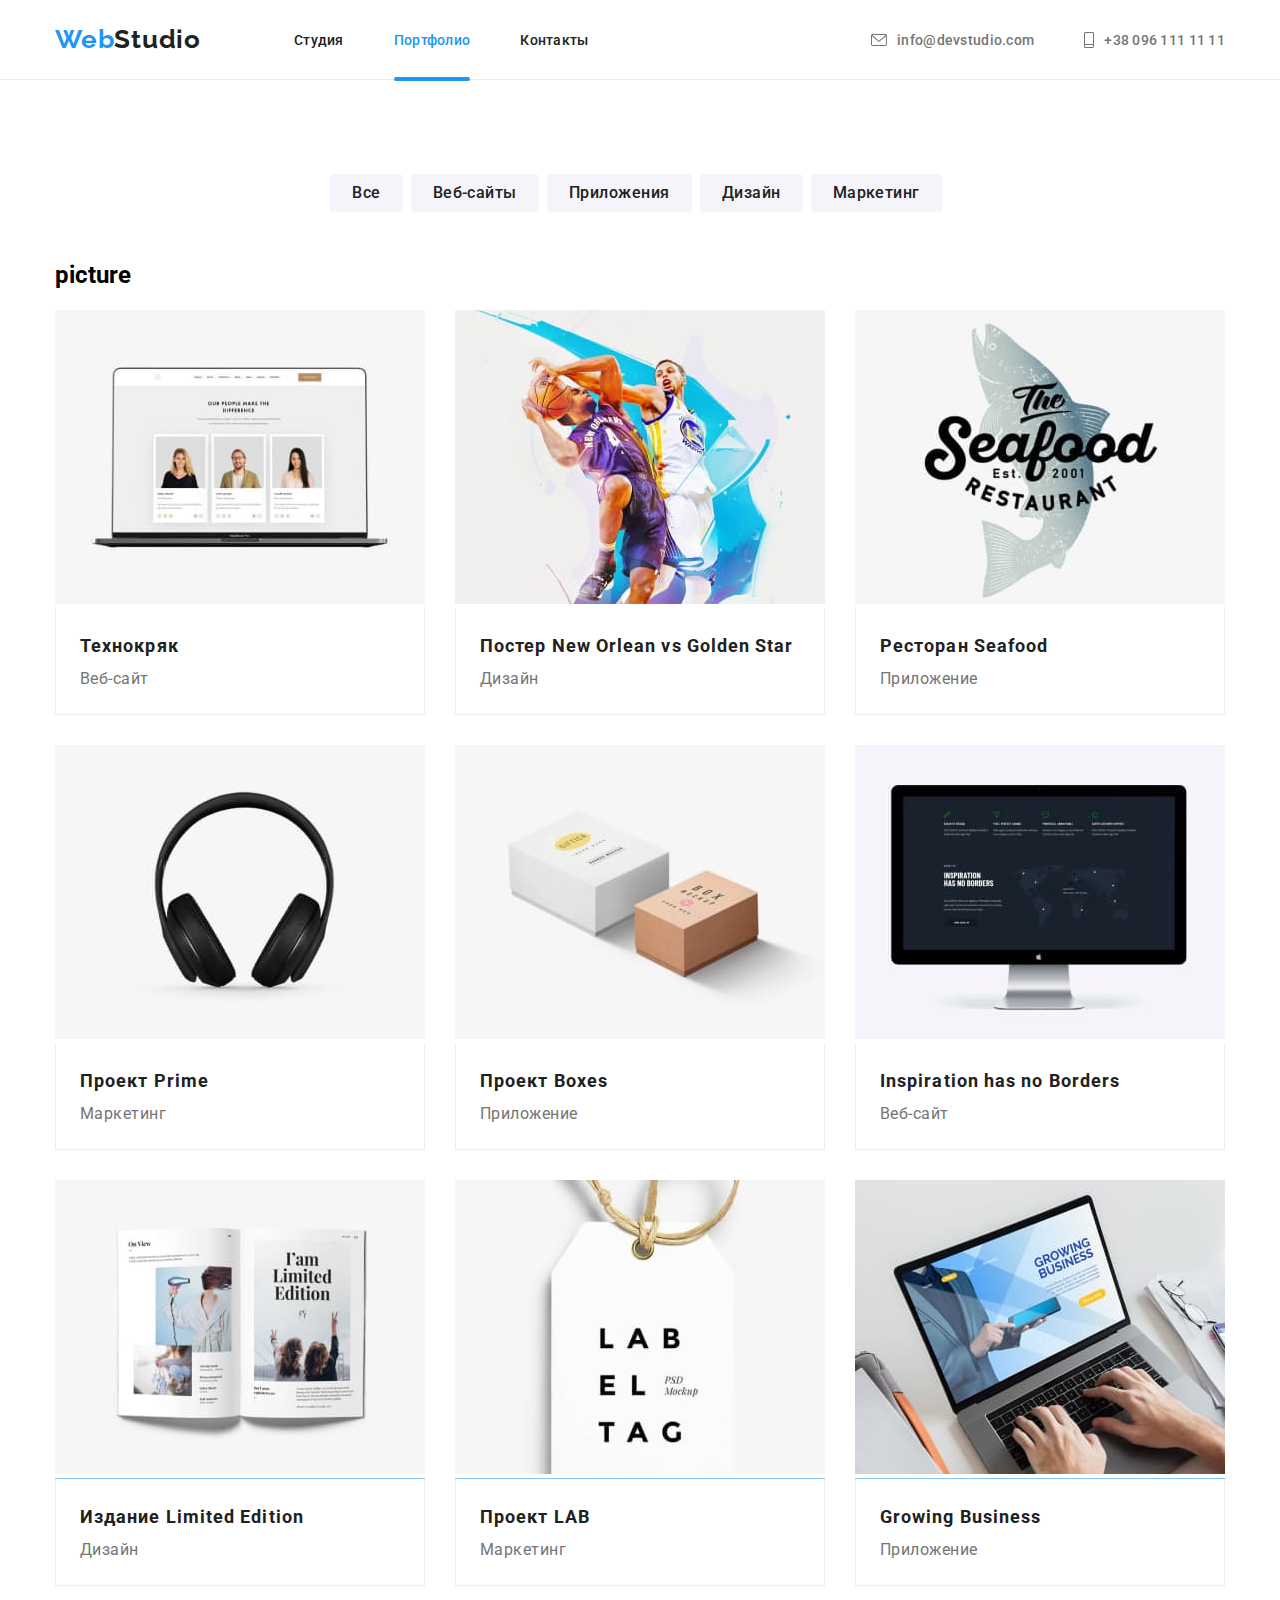
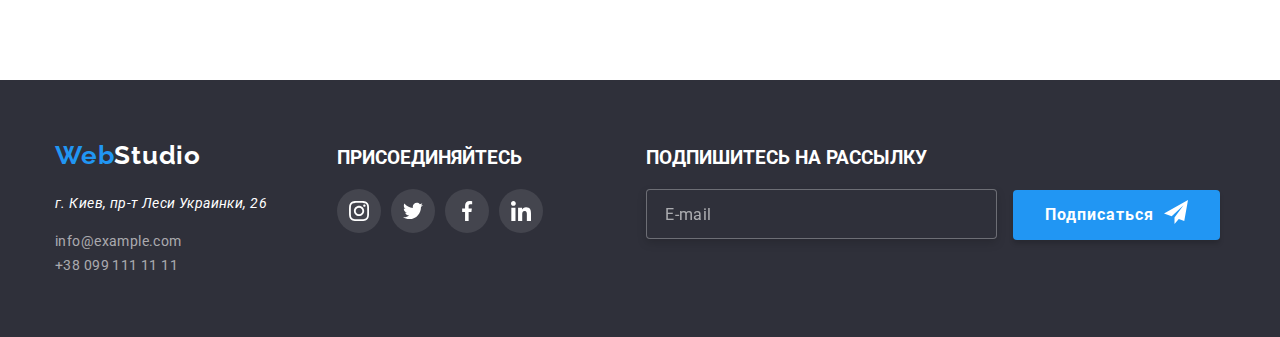
==== commit 97d9c254: "checkbox icon" ====
--- a/portfolio.html
+++ b/portfolio.html
@@ -280,65 +280,68 @@
     <footer class="footer">
       <div class="container footer-container">
         <div class="footer-content">
-          <a href="#" class="logo-tex-footer"
-            ><span class="logo">Web</span>Studio</a
+          <a href="#" class="footer-content__logo"
+            ><span class="footer-content--logo">Web</span>Studio</a
           >
-          <address class="adress">
-            <p>г. Киев, пр-т Леси Украинки, 26</p>
-            <ul class="list-adress">
-              <li><a href="mailto:info@example.com">info@example.com</a></li>
-              <li><a href="tel:+380991111111">+38 099 111 11 11</a></li>
+          <address class="footer-content__adress">
+            <p class="footer-content__text">г. Киев, пр-т Леси Украинки, 26</p>
+            <ul class="footer-content__list">
+              <li><a class="footer-content__link" href="mailto:info@example.com">info@example.com</a></li>
+              <li><a class="footer-content__link href="tel:+380991111111">+38 099 111 11 11</a></li>
             </ul>
           </address>
         </div>
 
-        <div class="social-icon-footer">
-          <h3 class="join-color">присоединяйтесь</h3>
-          <ul class="footer-list">
-            <li class="footer-link">
-              <a href="" class="join-link">
-                <svg class="join-icon" width="20" height="20">
+        <div class="footer-social">
+          <h3 class="footer-social__title">присоединяйтесь</h3>
+          <ul class="footer-social__list">
+            <li class="footer-social__item">
+              <a href="#" class="footer-social__link">
+                <svg class="footer-social__icon" width="20" height="20">
                   <use href="./images/symbol-defs2.svg#icon-instagram"></use>
                 </svg>
               </a>
             </li>
 
-            <li class="footer-link">
-              <a class="join-link" href="#">
-                <svg class="join-icon" width="20" height="20">
+            <li class="footer-social__item">
+              <a class="footer-social__link" href="#">
+                <svg class="footer-social__icon" width="20" height="20">
                   <use href="./images/symbol-defs2.svg#icon-twitter"></use>
                 </svg>
               </a>
             </li>
 
-            <li class="footer-link">
-              <a class="join-link" href="#">
-                <svg class="join-icon" width="20" height="20">
+            <li class="footer-social__item">
+              <a class="footer-social__link" href="#">
+                <svg class="footer-social__icon" width="20" height="20">
                   <use href="./images/symbol-defs2.svg#icon-facebook"></use>
                 </svg>
               </a>
             </li>
 
-            <li class="footer-link">
-              <a class="join-link" href="#">
-                <svg class="join-icon" width="20" height="20">
+            <li class="footer-social__item">
+              <a class="footer-social__link" href="#">
+                <svg class="footer-social__icon" width="20" height="20">
                   <use href="./images/symbol-defs2.svg#icon-linkedin"></use>
                 </svg>
               </a>
             </li>
           </ul>
         </div>
+
         <div class="footer-form">
-          <h3 class="join-color">Подпишитесь на рассылку</h3>
-          <input type="email" name="email" id="email" placeholder="E-mail" />
+          <h3 class="footer-social__title">Подпишитесь на рассылку</h3>
+          <input class="footer-form__input" type="email" name="email" id="email" placeholder="E-mail" />
           <button type="submit" class="btn-box-form">
             Подписаться
-            <svg class="icon-form" width="24" height="24">
+            <svg class="footer-form__icon" width="24" height="24">
               <use href="./images/symbol-defs6.svg#icon-send"></use>
             </svg>
           </button>
+          
         </div>
       </div>
     </footer>
+
   </body>
 </html>
--- a/css/style.css
+++ b/css/style.css
@@ -229,6 +229,7 @@
 }
 
 /* section box */
+
 .section-box {
   padding-top: 94px;
   color: var(--title-text-color);
@@ -398,6 +399,7 @@
   margin-top: 16px;
   padding: 0;
   justify-content: center;
+  margin-bottom: 30px;
 }
 
 .social-box__link {
@@ -426,29 +428,114 @@
   transition: fill 250ms var(--timing-function);
 }
 
-
-
-
+/*************************
+ ********* company ********
+ *****************************/
+
+ .section-company {
+  padding: 94px 0 94px 0;
+}
+
+.section-company__text {
+  color: var(--primery-text-color);
+    font-style: normal;
+    font-weight: 700;
+    font-size: 36px;
+    line-height: 42px;
+    text-align: center;
+    letter-spacing: 0.03em;
+    margin-top: 0;
+    margin-bottom: 50px;
+}
+
+.company-box {
+  padding: 0;
+  margin: 0;
+  display: flex;
+}
+.company-box__list {
+  width: 170px;
+  height: 92px;
+  display: flex;
+  align-items: center;
+  justify-content: center;
+  margin-right: 30px;
+}
+.company-box__link {
+  fill: #afb1b8;
+  padding: 16px 32px;
+  border: 1px solid #afb1b8;
+  box-sizing: border-box;
+  border-radius: 4px;
+  transition: border 250ms var(--timing-function);
+}
+.company-box__link:last-child {
+  margin-right: 0;
+}
+.company-box__list:last-child {
+  margin-right: 0;
+}
+.company-box__icon {
+  fill: #afb1b8;
+  transition: fill 250ms var(--timing-function);
+}
+.company-box__link:hover .company-box__icon,
+.company-box__link:focus .company-box__icon {
+  fill: var(--accent-color);
+}
+.company-box__link:hover,
+.company-box__link:focus {
+  border: 1px solid #2196f3;
+}
+
+/* footer */
 .footer {
   background: #2f303a;
   padding-top: 60px;
   padding-bottom: 60px;
 }
-.adress p {
+
+
+
+.footer-container {
+  display: flex;
+  align-items: baseline;
+}
+
+.footer-content__logo {
+  display: inline-block;
+  padding-bottom: 20px;
+
   color: var(--white-color);
-  font-style: normal;
+  font-family: Raleway;
+  text-decoration: none;
+  font-weight: bold;
+  font-size: 26px;
+  line-height: 31px;
+  letter-spacing: 0.03em;
+}
+.footer-content--logo{
+  color: var(--accent-color);
+    font-family: Raleway;
+    font-weight: bold;
+    font-size: 26px;
+    line-height: 31px;
+    letter-spacing: 0.03em;
+}
+.footer-content__text {
+  color: var(--white-color);
   font-weight: normal;
   font-size: 14px;
   line-height: 24px;
   letter-spacing: 0.03em;
   margin-top: 0;
 }
-.list-adress {
+.footer-content__list {
   padding: 0;
   margin: 0;
 }
 
-.list-adress a {
+.footer-content__link {
   color: rgba(255, 255, 255, 0.6);
   text-decoration: none;
   font-style: normal;
@@ -458,248 +545,28 @@
   letter-spacing: 0.03em;
 }
 
-/* PORTFOLIO DECORATION */
-
-.section-pic {
-  padding-top: 94px;
-  padding-bottom: 94px;
-}
-
-.desc-list {
-  display: flex;
-  justify-content: center;
-  padding-left: 0;
-  margin: 0;
-  margin-bottom: 50px;
-}
-
-.desc-list button {
-  background: #f5f4fa;
-  border: none;
-  color: var(--primery-text-color);
-  font-style: normal;
-  font-weight: 500;
-  font-size: 16px;
-  line-height: 26px;
-  letter-spacing: 0.03em;
-  font-family: inherit;
-  padding: 6px 22px;
-  border-radius: 4px;
-  margin-right: 8px;
-  transition: background 250ms var(--timing-function),
-    color 250ms var(--timing-function), box-shadow 250ms var(--timing-function);
-}
-
-.desc-list button:hover,
-.desc-list button:focus {
-  background-color: var(--accent-color);
+
+.footer-social {
+  margin-left: 70px;
+}
+
+.footer-social__title {
   color: var(--white-color);
-  box-shadow: 0px 3px 1px rgb(0 0 0 / 10%), 0px 1px 2px rgb(0 0 0 / 8%),
-    0px 2px 2px rgb(0 0 0 / 12%);
-}
-
-
-
-
-
-.section-pic-list h3 {
-  font-weight: 700;
-  font-size: 18px;
-  line-height: 36px;
-  letter-spacing: 0.06em;
-  color: var(--primery-text-color);
-  margin: 0;
-}
-.section-pic-list p {
-  font-weight: normal;
-  font-size: 16px;
-  line-height: 30px;
-  letter-spacing: 0.03em;
-  color: var(--title-text-color);
-  margin: 0;
-}
-
-.logo-tex-footer {
-  display: inline-block;
-  padding-bottom: 20px;
-
-  color: var(--white-color);
-  font-family: Raleway;
-  text-decoration: none;
-  font-weight: bold;
-  font-size: 26px;
-  line-height: 31px;
-  letter-spacing: 0.03em;
-}
-#link__curent {
-  color: var(--accent-color);
-}
-
-.menu {
-  display: flex;
-  margin-left: 93px;
-  padding: 0;
-  margin-top: 0;
-  margin-bottom: 0;
-}
-
-.menu__item {
-  margin-right: 50px;
-}
-
-.menu__item:last-child {
-  margin-right: 0;
-}
-
-
-
-
-/* Portfolio flex-box */
-
-.section-pic-list {
-  display: flex;
-  flex-wrap: wrap;
-  margin: 0;
-  padding: 0;
-  margin-top: -30px;
-  margin-left: -30px;
-}
-
-.section-pic-list > .item {
-  flex-basis: calc((100% - 90px) / 3);
-  margin-left: 30px;
-  margin-top: 30px;
-}
-.pic-link {
-  display: block;
-  text-decoration: none;
-  transition: box-shadow 250ms var(--timing-function);
-}
-
-.pic-link:hover,
-.pic-link:focus {
-  box-shadow: 0px 1px 1px rgba(0, 0, 0, 0.12), 0px 4px 4px rgba(0, 0, 0, 0.06),
-    1px 4px 6px rgba(0, 0, 0, 0.16);
-}
-.thumb-pic {
-  position: relative;
-  overflow: hidden;
-}
-
-.thumb-pic::before {
-  display: inline-block;
-}
-
-.thumb-text {
-  transform: translateY(100%);
-  transition: transform 250ms var(--timing-function);
-
-  position: absolute;
-  top: 0;
-  left: 0;
-
-  padding: 63px 24px;
-  display: inline-block;
-  content: "";
-  width: 100%;
-  height: 100%;
-  background: rgba(33, 150, 243, 0.9);
-}
-
-.thumb-text .text {
-  font-family: Roboto;
-  font-style: normal;
-  font-weight: 400;
-  font-size: 18px;
-  line-height: 28px;
-  letter-spacing: 0.03em;
-  color: #ffffff;
-}
-
-.pic-link:hover .thumb-text,
-.pic-link:focus .thumb-text {
-  transform: translateY(0);
-}
-
-.item .item-text {
-  border-right: 1px solid var(--border-text);
-  border-bottom: 1px solid var(--border-text);
-  border-left: 1px solid var(--border-text);
-  padding: 20px 24px;
-}
-
-
-
-/*************************
-           company 
- *****************************/
-
-.section-company {
-  padding: 94px 0 94px 0;
-}
-
-.company-box {
-  padding: 0;
-  margin: 0;
-  display: flex;
-}
-.company-list {
-  width: 170px;
-  height: 92px;
-  display: flex;
-  align-items: center;
-  justify-content: center;
-  margin-right: 30px;
-}
-.company-link {
-  fill: #afb1b8;
-  padding: 16px 32px;
-  border: 1px solid #afb1b8;
-  box-sizing: border-box;
-  border-radius: 4px;
-  transition: border 250ms var(--timing-function);
-}
-.company-box .company-link:last-child {
-  margin-right: 0;
-}
-.company-list:last-child {
-  margin-right: 0;
-}
-.company-icon {
-  fill: #afb1b8;
-  transition: fill 250ms var(--timing-function);
-}
-.company-link:hover .company-icon,
-.company-link:focus .company-icon {
-  fill: var(--accent-color);
-}
-.company-link:hover,
-.company-link:focus {
-  border: 1px solid #2196f3;
-}
-
-.join-color {
-  color: var(--white-color);
-  margin: 0;
   margin: 0;
   margin-bottom: 20px;
   text-transform: uppercase;
 }
 
-.footer-container {
-  display: flex;
-  align-items: baseline;
-}
-.footer-list {
+.footer-social__list {
   display: flex;
   margin: 0;
   padding: 0;
 }
-.social-icon-footer {
-  margin-left: 70px;
-}
-
-.join-link {
+.footer-social__item {
+  margin-right: 10px;
+}
+
+.footer-social__link {
   width: 44px;
   height: 44px;
   background-color: rgba(255, 255, 255, 0.1);
@@ -709,195 +576,30 @@
   justify-content: center;
   transition: background-color 250ms var(--timing-function);
 }
-.join-link:hover .join-icon,
-.join-link:focus .join-icon {
+.footer-social__link:hover .footer-social__icon,
+.footer-social__link:focus .footer-social__icon {
   fill: var(--white-color);
 }
-.join-link:hover,
-.join-link:focus {
+.footer-social__link:hover,
+.footer-social__link:focus {
   background-color: var(--accent-color);
 }
-.join-link:last-child {
+.footer-social__link:last-child {
   margin-right: 0;
 }
-.join-icon {
+.footer-social__icon {
   fill: var(--white-color);
 }
 
-.footer-link {
-  margin-right: 10px;
-}
-
-.footer-link:last-child {
+
+
+.footer-social__link:last-child {
   margin-right: 0;
 }
 
-/* Modal icon */
-
-.backdrop {
-  position: fixed;
-  top: 0;
-  left: 0;
-  width: 100%;
-  height: 100%;
-  background: rgba(0, 0, 0, 0.2);
-  opacity: 1;
-  transition: opacity 2250ms var(--timing-function),
-    visibility 2250ms var(--timing-function);
-}
-.backdrop.is-hidden {
-  opacity: 0;
-  pointer-events: none;
-  visibility: hidden;
-}
-
-.modal {
-  position: absolute;
-  top: 50%;
-  left: 50%;
-
-  min-width: 528px;
-  min-height: 581px;
-  background-color: rgba(255, 255, 255, 1);
-
-  transform: translate(-50%, -50%);
-}
-.close-icon {
-  position: absolute;
-  top: 8px;
-  right: 8px;
-  width: 30px;
-  height: 30px;
-  display: inline-flex;
-  cursor: pointer;
-  align-items: center;
-  justify-content: center;
-  border-radius: 50%;
-  background-color: #ffffff;
-  border: 1px solid rgba(0, 0, 0, 0.1);
-  transition: fill 250ms var(--timing-function);
-}
-
-.close-icon:hover,
-.close-icon:focus {
-  fill: var(--accent-color);
-}
-
-/**************************
-***************************
-***************************
- ******* Modal form********* 
- ***************************
- ****************************/
-
-.backdrop-form {
-  width: 448px;
-  margin: 0 auto;
-}
-
-.form-field {
-  margin-bottom: 10px;
-  display: flex;
-  flex-direction: column;
-}
-.form-textarea {
-  margin-bottom: 20px;
-}
-.form-field .form-input {
-  margin: 0;
-  padding-left: 40px;
-  border: 1px solid rgba(33, 33, 33, 0.2);
-  box-sizing: border-box;
-  border-radius: 4px;
-  width: 448px;
-  height: 40px;
-  transition: border 250ms var(--timing-function);
-}
-
-.form-icon {
-  position: relative;
-}
-.form-icon .icon {
-  position: absolute;
-  display: inline-block;
-  transform: translateY(100%);
-  margin-left: 15px;
-  transition: fill 250ms var(--timing-function);
-
-  top: 0;
-  left: 0;
-}
-.form-input:hover,
-.form-input:focus {
-  border-color: var(--accent-color);
-}
-.form-icon:hover > .icon,
-.form-icon:focus > .icon {
-  fill: var(--accent-color);
-}
-
-.form-field:focus-within .icon {
-  fill: var(--accent-color);
-}
-
-/* .form-field .form-field-lable {
-  margin-bottom: 4px;
-} */
-textarea {
-  width: 448px;
-  height: 120px;
-  border: 1px solid rgba(33, 33, 33, 0.2);
-  border-radius: 4px;
-  resize: none;
-}
-
-.form-field input::placeholder {
-  font-size: 14px;
-  line-height: 16px;
-  letter-spacing: 0.01em;
-
-  color: rgba(117, 117, 117, 0.5);
-}
-.group-title {
-  font-weight: bold;
-  font-size: 20px;
-  line-height: 23px;
-  margin-top: 40px;
-  margin-bottom: 12px;
-  letter-spacing: 0.03em;
-  text-align: center;
-  margin-top: 40px;
-  color: var(--primery-text-color);
-}
-
-.form-field .check-text {
-  font-size: 14px;
-  line-height: 24px;
-
-  letter-spacing: 0.03em;
-
-  color: var(--title-text-color);
-}
-.check-label-text {
-  color: var(--accent-color);
-}
-.form-btn {
-  text-align: center;
-  margin-bottom: 40px;
-}
-
-.form-btn .form-btn-text {
-  padding: 10px 55px;
-  font-weight: bold;
-  font-size: 16px;
-  line-height: 30px;
-  color: #ffffff;
-  background: #2196f3;
-  box-shadow: 0px 4px 4px rgba(0, 0, 0, 0.15);
-  border-radius: 4px;
-  border: none;
-  cursor: pointer;
-}
+
+
+
 /* ****************************
 **********Footer form**********
 *******************************
@@ -906,8 +608,8 @@
 .footer-form {
   margin-left: 93px;
 }
-.footer-form input {
-  width: 358px;
+.footer-form__input {
+  width: 351px;
   height: 50px;
   margin-right: 12px;
   border: 1px solid rgba(255, 255, 255, 0.3);
@@ -916,13 +618,7 @@
   background: #2f303a;
   color: #ffffff;
 }
-.footer-form input::placeholder {
-  padding: 15px 0 15px 16px;
-  font-size: 16px;
-  line-height: 20px;
-  letter-spacing: 0.03em;
-  color: rgba(255, 255, 255, 0.6);
-}
+
 .btn-box-form {
   display: inline-flex;
   color: var(--white-color);
@@ -940,9 +636,175 @@
   border-radius: 4px;
   cursor: pointer;
 }
-.icon-form {
+.footer-form__icon {
   margin-left: 10px;
 }
+
+.footer-form__input::placeholder {
+  padding: 15px 0 15px 16px;
+  font-size: 16px;
+  line-height: 20px;
+  letter-spacing: 0.03em;
+  color: rgba(255, 255, 255, 0.6);
+}
+
+.footer-social__title {
+  color: var(--white-color);
+  margin: 0;
+  margin-bottom: 20px;
+  text-transform: uppercase;
+}
+
+/* Modal window */
+
+.backdrop {
+  position: fixed;
+  top: 0;
+  left: 0;
+  width: 100%;
+  height: 100%;
+  background: rgba(0, 0, 0, 0.2);
+  opacity: 1;
+  transition: opacity 2250ms var(--timing-function),
+    visibility 2250ms var(--timing-function);
+}
+.backdrop.is-hidden {
+  opacity: 0;
+  pointer-events: none;
+  visibility: hidden;
+}
+
+.modal {
+  position: absolute;
+  top: 50%;
+  left: 50%;
+
+  min-width: 528px;
+  min-height: 581px;
+  background-color: rgba(255, 255, 255, 1);
+
+  transform: translate(-50%, -50%);
+}
+.modal__close-icon {
+  position: absolute;
+  top: 8px;
+  right: 8px;
+  width: 30px;
+  height: 30px;
+  display: inline-flex;
+  cursor: pointer;
+  align-items: center;
+  justify-content: center;
+  border-radius: 50%;
+  background-color: #ffffff;
+  border: 1px solid rgba(0, 0, 0, 0.1);
+  transition: fill 250ms var(--timing-function);
+}
+
+.modal__close-icon:hover,
+.modal__close-icon:focus {
+  fill: var(--accent-color);
+}
+
+/* backdrop form */
+
+/**************************
+***************************
+***************************
+ ******* Modal form********* 
+ ***************************
+ ****************************/
+
+ .backdrop-form {
+  width: 448px;
+  margin: 0 auto;
+}
+
+.backdrop-form__title {
+  font-weight: bold;
+  font-size: 20px;
+  line-height: 23px;
+  margin-top: 40px;
+  margin-bottom: 12px;
+  letter-spacing: 0.03em;
+  text-align: center;
+  margin-top: 40px;
+  color: var(--primery-text-color);
+}
+
+.form-field__lable {
+  margin-bottom: 4px;
+  color: var( --title-text-color);
+}
+.modal-form {
+  position: relative;
+}
+.modal-form__input {
+  margin: 0;
+  padding-left: 40px;
+  border: 1px solid rgba(33, 33, 33, 0.2);
+  box-sizing: border-box;
+  border-radius: 4px;
+  width: 448px;
+  height: 40px;
+  transition: border 250ms var(--timing-function);
+}
+
+.form-field {
+  margin-bottom: 10px;
+  display: flex;
+  flex-direction: column;
+}
+.form-field--textarea {
+  margin-bottom: 20px;
+}
+
+
+.modal-form__icon {
+  position: absolute;
+  display: inline-block;
+  transform: translateY(100%);
+  margin-left: 15px;
+  transition: fill 250ms var(--timing-function);
+
+  top: 0;
+  left: 0;
+}
+.modal-form__input:hover,
+.modal-form__input:focus {
+  border-color: var(--accent-color);
+}
+.modal-form:hover > .modal-form__icon,
+.modal-form:focus > .modal-form__icon {
+  fill: var(--accent-color);
+}
+
+.form-field:focus-within .modal-form__icon {
+  fill: var(--accent-color);
+}
+
+
+textarea {
+  width: 448px;
+  height: 120px;
+  border: 1px solid rgba(33, 33, 33, 0.2);
+  border-radius: 4px;
+  resize: none;
+}
+
+
+
+/* .form-field input::placeholder {
+  font-size: 14px;
+  line-height: 16px;
+  letter-spacing: 0.01em;
+
+  color: rgba(117, 117, 117, 0.5);
+} */
+
+
+
+
 .form-field-lable {
   margin-bottom: 4px;
   color: var(--title-text-color);
@@ -952,12 +814,15 @@
 **********Chekbox**********
 *******************************
 ******************************* */
-
 .checkbox {
+  margin-bottom: 30px;
+}
+
+.checkbox__input {
   -webkit-appearance: none;
 }
 
-.icon-check {
+.checkbox__icon {
   display: inline-block;
   content: "";
   width: 15px;
@@ -965,26 +830,226 @@
   border: 2px solid #212121;
   border-radius: 4px;
 }
-.check-text {
-  font-size: 14px;
-  line-height: 24px;
-  letter-spacing: 0.03em;
-  color: var(--title-text-color);
-}
-.checkbox:checked + .icon-check {
+
+.checkbox__input:checked + .checkbox__icon {
   background-color: var(--accent-color);
   background-image: url(../images/icon-check.svg);
   border-color: var(--accent-color);
   background-size: contain;
   background-repeat: no-repeat;
 
-  /* background-origin: border-box; */
-}
-
-.checkbox-labele {
-  margin-bottom: 30px;
-}
-
-.checkbox:focus + .icon-check {
+}
+
+
+.checkbox__input:focus + .checkbox__icon {
   border-color: var(--accent-color);
 }
+
+
+
+.checkbox__text {
+  font-size: 14px;
+  line-height: 24px;
+  letter-spacing: 0.03em;
+  color: var(--title-text-color);
+}
+
+
+
+.checkbox-button {
+  text-align: center;
+  margin-bottom: 40px;
+}
+
+.checkbox-button__text {
+  padding: 10px 55px;
+  font-weight: bold;
+  font-size: 16px;
+  line-height: 30px;
+  color: #ffffff;
+  background: #2196f3;
+  box-shadow: 0px 4px 4px rgba(0, 0, 0, 0.15);
+  border-radius: 4px;
+  border: none;
+  cursor: pointer;
+}
+
+
+.checkbox__link {
+  color: var(--accent-color);
+}
+
+
+
+
+
+/* PORTFOLIO DECORATION */
+
+.section-pic {
+  padding-top: 94px;
+  padding-bottom: 94px;
+}
+
+.desc-list {
+  display: flex;
+  justify-content: center;
+  padding-left: 0;
+  margin: 0;
+  margin-bottom: 50px;
+}
+
+.desc-list button {
+  background: #f5f4fa;
+  border: none;
+  color: var(--primery-text-color);
+  font-style: normal;
+  font-weight: 500;
+  font-size: 16px;
+  line-height: 26px;
+  letter-spacing: 0.03em;
+  font-family: inherit;
+  padding: 6px 22px;
+  border-radius: 4px;
+  margin-right: 8px;
+  transition: background 250ms var(--timing-function),
+    color 250ms var(--timing-function), box-shadow 250ms var(--timing-function);
+}
+
+.desc-list button:hover,
+.desc-list button:focus {
+  background-color: var(--accent-color);
+  color: var(--white-color);
+  box-shadow: 0px 3px 1px rgb(0 0 0 / 10%), 0px 1px 2px rgb(0 0 0 / 8%),
+    0px 2px 2px rgb(0 0 0 / 12%);
+}
+
+
+
+
+
+.section-pic-list h3 {
+  font-weight: 700;
+  font-size: 18px;
+  line-height: 36px;
+  letter-spacing: 0.06em;
+  color: var(--primery-text-color);
+  margin: 0;
+}
+.section-pic-list p {
+  font-weight: normal;
+  font-size: 16px;
+  line-height: 30px;
+  letter-spacing: 0.03em;
+  color: var(--title-text-color);
+  margin: 0;
+}
+
+
+#link__curent {
+  color: var(--accent-color);
+}
+
+.menu {
+  display: flex;
+  margin-left: 93px;
+  padding: 0;
+  margin-top: 0;
+  margin-bottom: 0;
+}
+
+.menu__item {
+  margin-right: 50px;
+}
+
+.menu__item:last-child {
+  margin-right: 0;
+}
+
+
+
+
+/* Portfolio flex-box */
+
+.section-pic-list {
+  display: flex;
+  flex-wrap: wrap;
+  margin: 0;
+  padding: 0;
+  margin-top: -30px;
+  margin-left: -30px;
+}
+
+.section-pic-list > .item {
+  flex-basis: calc((100% - 90px) / 3);
+  margin-left: 30px;
+  margin-top: 30px;
+}
+.pic-link {
+  display: block;
+  text-decoration: none;
+  transition: box-shadow 250ms var(--timing-function);
+}
+
+.pic-link:hover,
+.pic-link:focus {
+  box-shadow: 0px 1px 1px rgba(0, 0, 0, 0.12), 0px 4px 4px rgba(0, 0, 0, 0.06),
+    1px 4px 6px rgba(0, 0, 0, 0.16);
+}
+.thumb-pic {
+  position: relative;
+  overflow: hidden;
+}
+
+.thumb-pic::before {
+  display: inline-block;
+}
+
+.thumb-text {
+  transform: translateY(100%);
+  transition: transform 250ms var(--timing-function);
+
+  position: absolute;
+  top: 0;
+  left: 0;
+
+  padding: 63px 24px;
+  display: inline-block;
+  content: "";
+  width: 100%;
+  height: 100%;
+  background: rgba(33, 150, 243, 0.9);
+}
+
+.thumb-text .text {
+  font-family: Roboto;
+  font-style: normal;
+  font-weight: 400;
+  font-size: 18px;
+  line-height: 28px;
+  letter-spacing: 0.03em;
+  color: #ffffff;
+}
+
+.pic-link:hover .thumb-text,
+.pic-link:focus .thumb-text {
+  transform: translateY(0);
+}
+
+.item .item-text {
+  border-right: 1px solid var(--border-text);
+  border-bottom: 1px solid var(--border-text);
+  border-left: 1px solid var(--border-text);
+  padding: 20px 24px;
+}
+
+
+
+
+
+
+
+
+
+
+
+
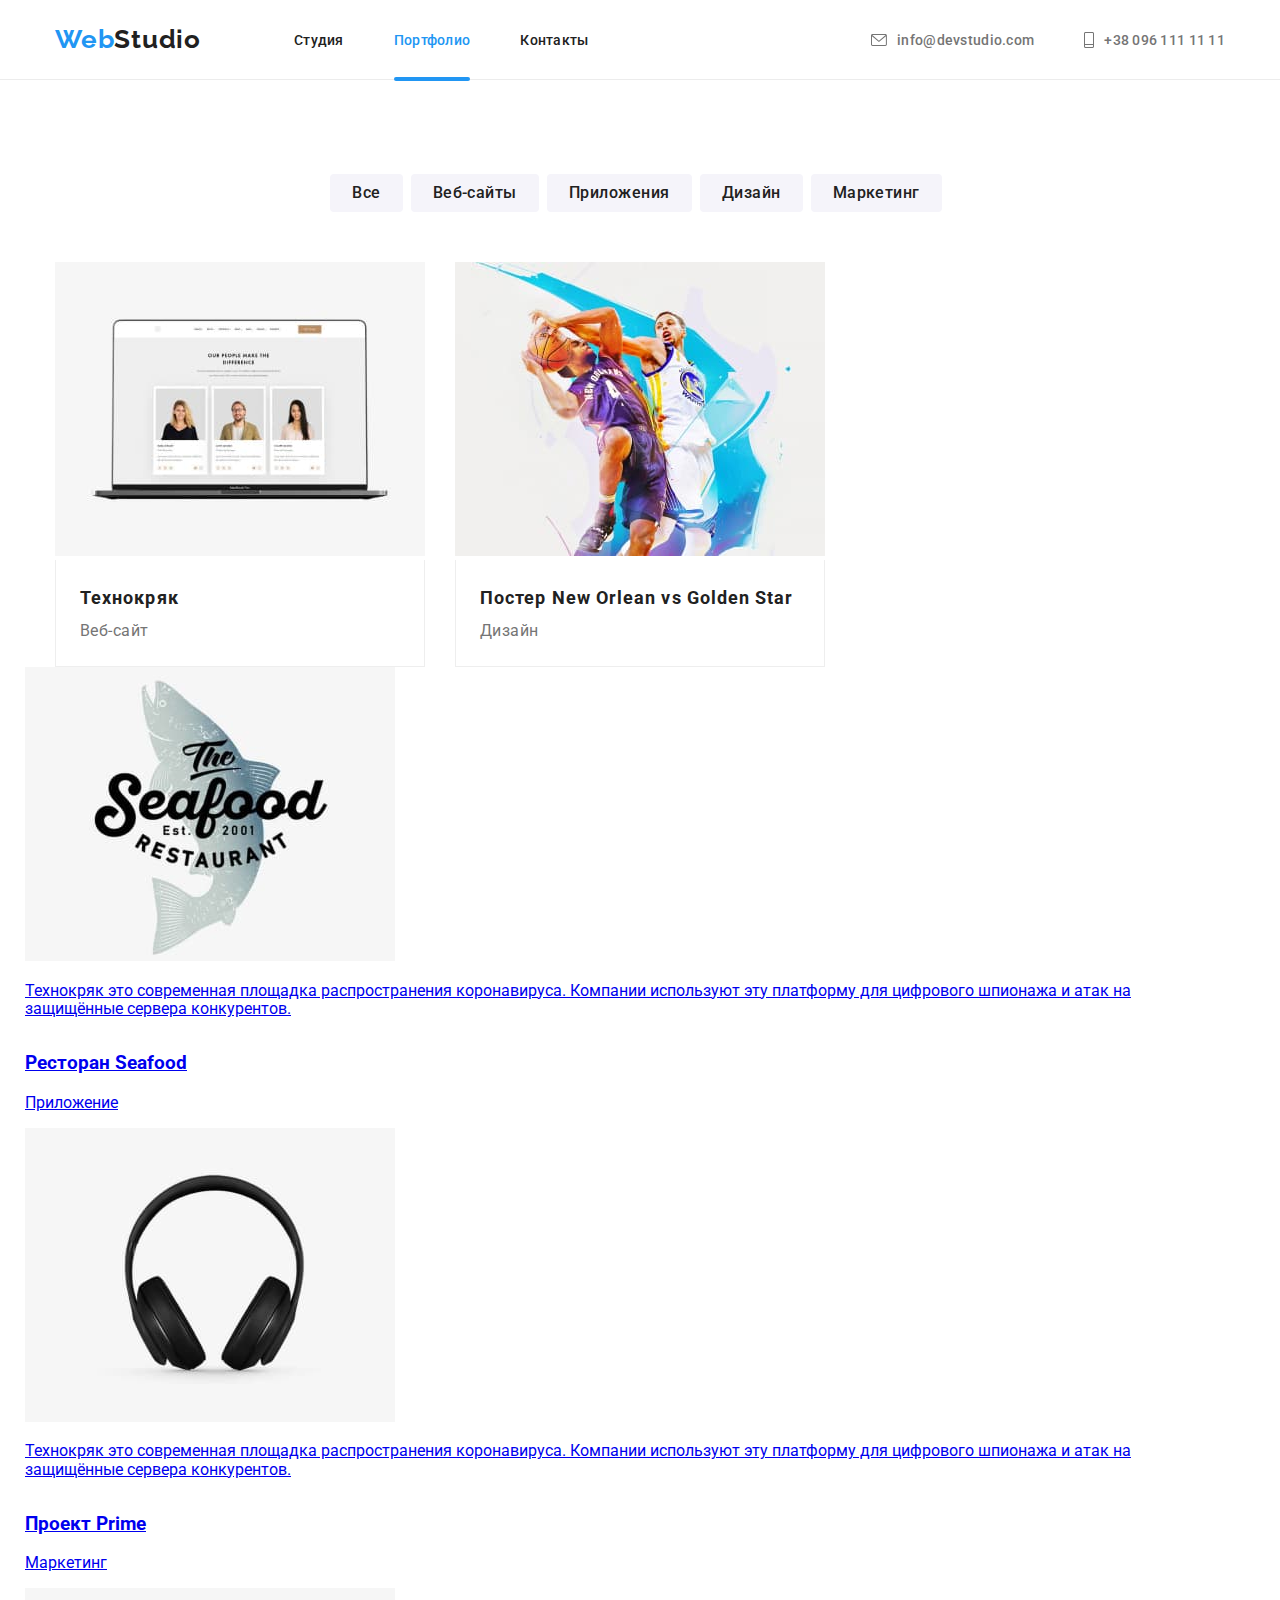
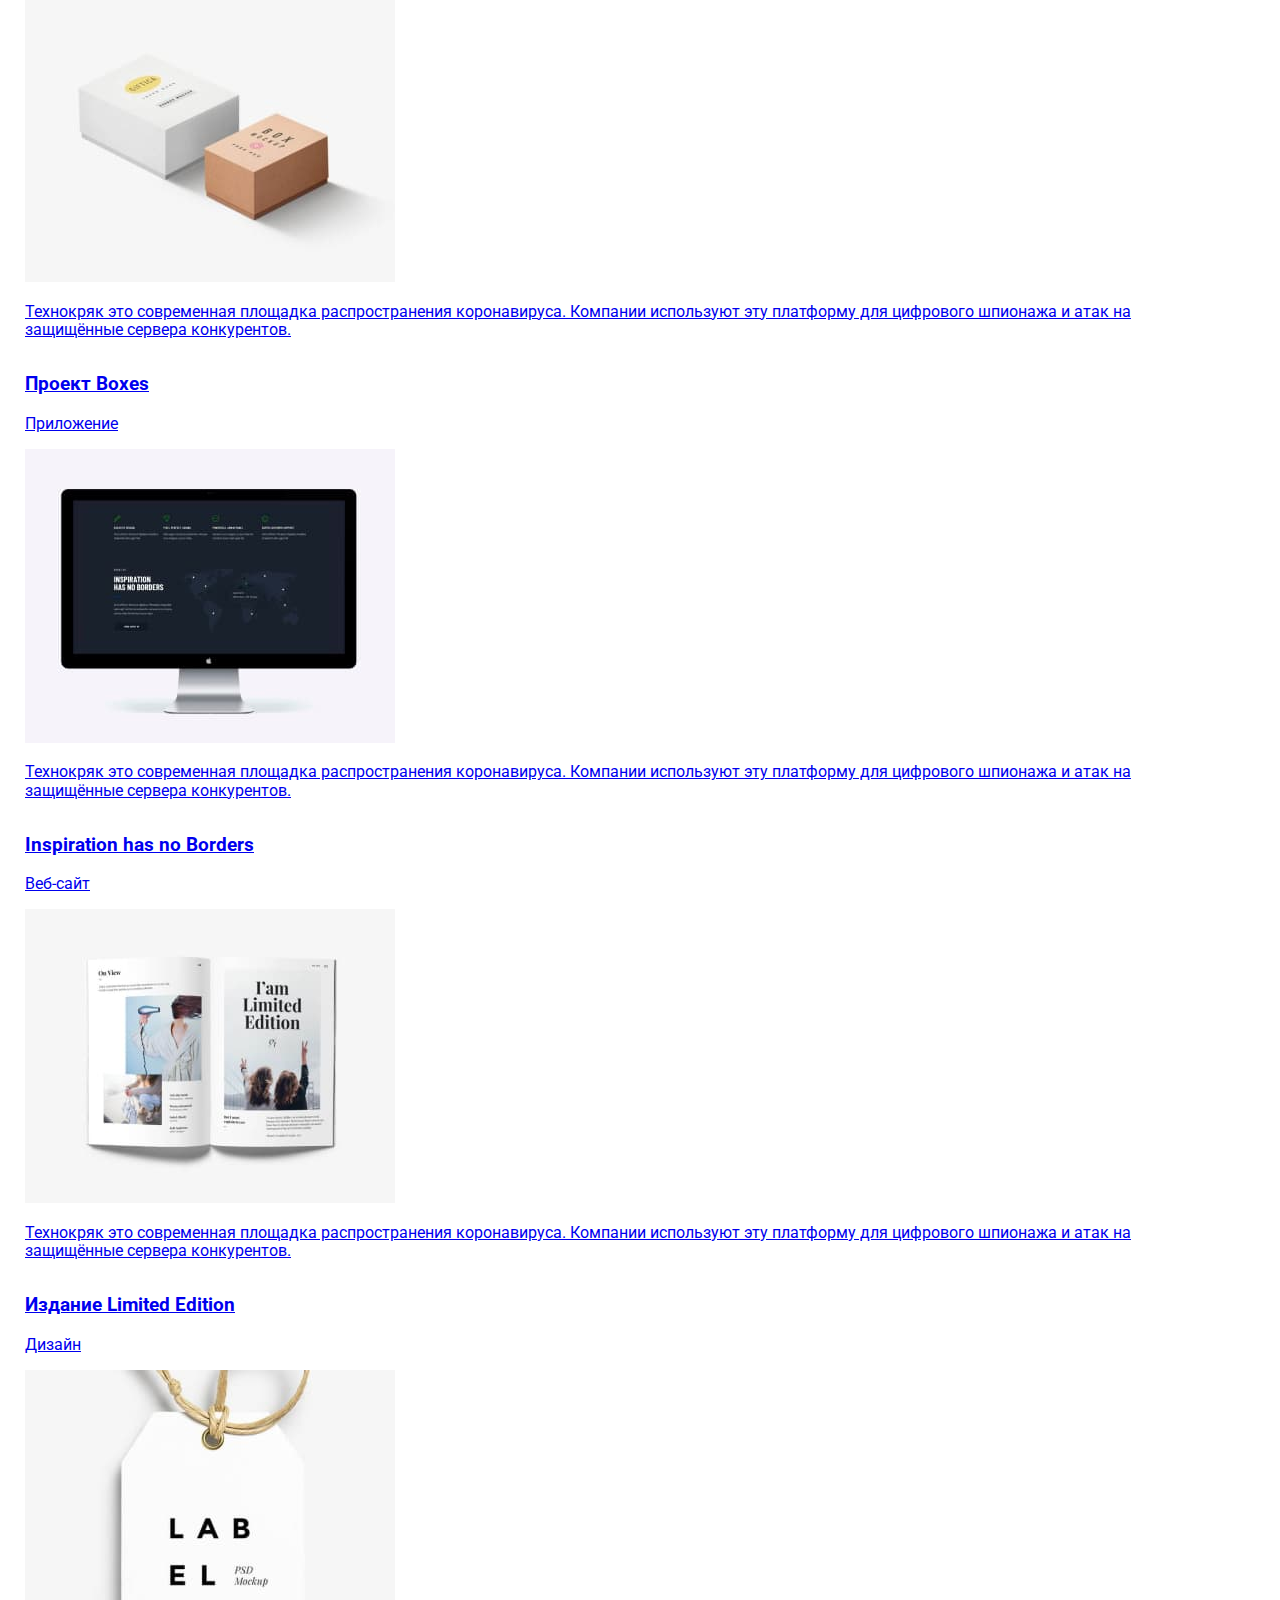
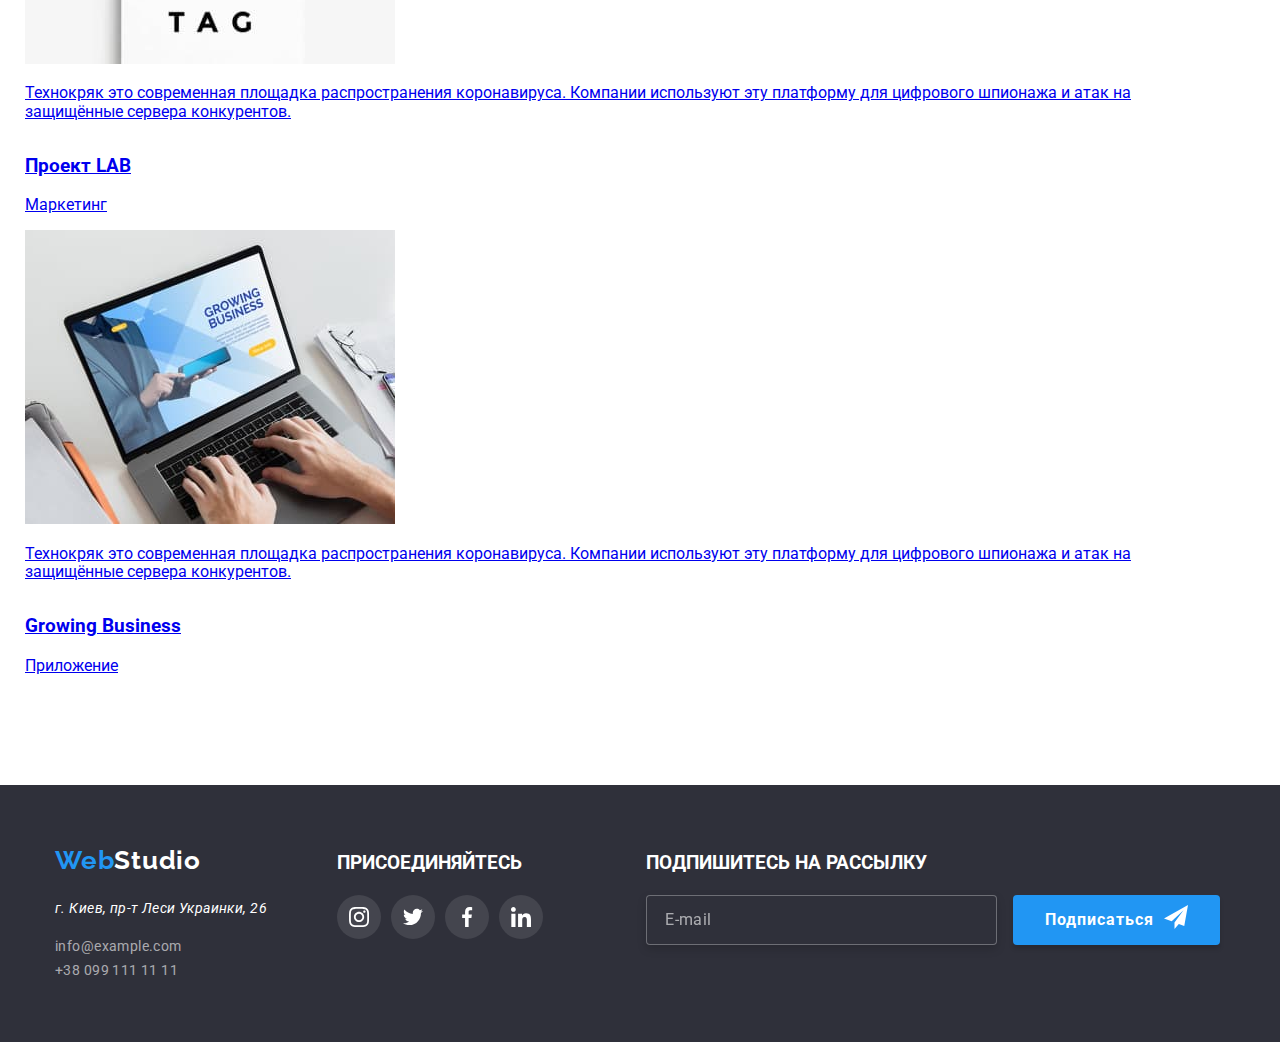
==== commit a241e005: "portfolio card" ====
--- a/portfolio.html
+++ b/portfolio.html
@@ -70,54 +70,62 @@
     <main>
       <section class="section-pic">
         <div class="container">
-          <ul class="desc-list">
-            <li class="item">
-              <button type="button" class="" desc-list-btn>Все</button>
-            </li>
-            <li class="item"><button type="button">Веб-сайты</button></li>
-            <li class="item"><button type="button">Приложения</button></li>
-            <li class="item"><button type="button">Дизайн</button></li>
-            <li class="item"><button type="button">Маркетинг</button></li>
+          <ul class="section-pic__list">
+            <li class="section-pic__item">
+              <button class="section-pic__button" type="button">Все</button>
+            </li>
+            <li class="item">
+              <button class="section-pic__button" type="button">Веб-сайты</button>
+            </li>
+            <li class="item">
+              <button class="section-pic__button" type="button">Приложения</button>
+            </li>
+            <li class="item">
+              <button class="section-pic__button" type="button">Дизайн</button>
+            </li>
+            <li class="item">
+              <button class="section-pic__button" type="button">Маркетинг</button>
+            </li>
           </ul>
 
           <h2 class="hidden">picture</h2>
-          <ul class="section-pic-list">
-            <li class="item">
-              <a class="pic-link" href="#">
+          <ul class="pic-list">
+            <li class="pic-list__item">
+              <a class="pic-list__link" href="#">
                 <div class="thumb-pic">
                   <img src="./images/pic1.jpg" alt="" width="370" />
-                  <div class="thumb-text">
-                    <p class="text">
-                      Технокряк это современная площадка распространения
-                      коронавируса. Компании используют эту платформу для
-                      цифрового шпионажа и атак на защищённые сервера
-                      конкурентов.
-                    </p>
-                  </div>
-                </div>
-                <div class="item-text">
-                  <h3>Технокряк</h3>
-                  <p>Веб-сайт</p>
-                </div>
-              </a>
-            </li>
-
-            <li class="item">
-              <a href="#" class="pic-link">
+                  <div class="thumb-section">
+                    <p class="thumb-section__text">
+                      Технокряк это современная площадка распространения
+                      коронавируса. Компании используют эту платформу для
+                      цифрового шпионажа и атак на защищённые сервера
+                      конкурентов.
+                    </p>
+                  </div>
+                </div>
+                <div class="thumb-paragraph">
+                  <h3 class="thumb-paragraph__title">Технокряк</h3>
+                  <p class="thumb-paragraph__text">Веб-сайт</p>
+                </div>
+              </a>
+            </li>
+
+            <li class="pic-list__item">
+              <a href="#" class="pic-list__link">
                 <div class="thumb-pic">
                   <img src="./images/pic2.jpg" alt="" width="370" />
-                  <div class="thumb-text">
-                    <p class="text">
-                      Технокряк это современная площадка распространения
-                      коронавируса. Компании используют эту платформу для
-                      цифрового шпионажа и атак на защищённые сервера
-                      конкурентов.
-                    </p>
-                  </div>
-                </div>
-                <div class="item-text">
-                  <h3>Постер New Orlean vs Golden Star</h3>
-                  <p>Дизайн</p>
+                  <div class="thumb-section">
+                    <p class="thumb-section__text">
+                      Технокряк это современная площадка распространения
+                      коронавируса. Компании используют эту платформу для
+                      цифрового шпионажа и атак на защищённые сервера
+                      конкурентов.
+                    </p>
+                  </div>
+                </div>
+                <div class="thumb-paragraph">
+                  <h3 class="thumb-paragraph__title" >Постер New Orlean vs Golden Star</h3>
+                  <p class="thumb-paragraph__text">Дизайн</p>
                 </div>
               </a>
             </li>
--- a/css/style.css
+++ b/css/style.css
@@ -229,6 +229,7 @@
 }
 
 /* section box */
+
 
 .section-box {
   padding-top: 94px;
@@ -884,13 +885,20 @@
 
 
 /* PORTFOLIO DECORATION */
+.hidden { 
+  position: absolute;
+  clip: rect(0 0 0 0);
+  width: 1px;
+  height: 1px;
+  margin: -1px;
+}
 
 .section-pic {
   padding-top: 94px;
   padding-bottom: 94px;
 }
 
-.desc-list {
+.section-pic__list {
   display: flex;
   justify-content: center;
   padding-left: 0;
@@ -898,7 +906,7 @@
   margin-bottom: 50px;
 }
 
-.desc-list button {
+.section-pic__button {
   background: #f5f4fa;
   border: none;
   color: var(--primery-text-color);
@@ -911,12 +919,13 @@
   padding: 6px 22px;
   border-radius: 4px;
   margin-right: 8px;
+  cursor: pointer;
   transition: background 250ms var(--timing-function),
     color 250ms var(--timing-function), box-shadow 250ms var(--timing-function);
 }
 
-.desc-list button:hover,
-.desc-list button:focus {
+.section-pic__button:hover,
+.section-pic__button:focus {
   background-color: var(--accent-color);
   color: var(--white-color);
   box-shadow: 0px 3px 1px rgb(0 0 0 / 10%), 0px 1px 2px rgb(0 0 0 / 8%),
@@ -927,22 +936,7 @@
 
 
 
-.section-pic-list h3 {
-  font-weight: 700;
-  font-size: 18px;
-  line-height: 36px;
-  letter-spacing: 0.06em;
-  color: var(--primery-text-color);
-  margin: 0;
-}
-.section-pic-list p {
-  font-weight: normal;
-  font-size: 16px;
-  line-height: 30px;
-  letter-spacing: 0.03em;
-  color: var(--title-text-color);
-  margin: 0;
-}
+
 
 
 #link__curent {
@@ -970,7 +964,8 @@
 
 /* Portfolio flex-box */
 
-.section-pic-list {
+
+.pic-list {
   display: flex;
   flex-wrap: wrap;
   margin: 0;
@@ -979,19 +974,19 @@
   margin-left: -30px;
 }
 
-.section-pic-list > .item {
+.pic-list__item {
   flex-basis: calc((100% - 90px) / 3);
   margin-left: 30px;
   margin-top: 30px;
 }
-.pic-link {
+.pic-list__link {
   display: block;
   text-decoration: none;
   transition: box-shadow 250ms var(--timing-function);
 }
 
-.pic-link:hover,
-.pic-link:focus {
+.pic-list__link:hover,
+.pic-list__link:focus {
   box-shadow: 0px 1px 1px rgba(0, 0, 0, 0.12), 0px 4px 4px rgba(0, 0, 0, 0.06),
     1px 4px 6px rgba(0, 0, 0, 0.16);
 }
@@ -1004,7 +999,7 @@
   display: inline-block;
 }
 
-.thumb-text {
+.thumb-section {
   transform: translateY(100%);
   transition: transform 250ms var(--timing-function);
 
@@ -1020,7 +1015,7 @@
   background: rgba(33, 150, 243, 0.9);
 }
 
-.thumb-text .text {
+.thumb-section__text {
   font-family: Roboto;
   font-style: normal;
   font-weight: 400;
@@ -1030,26 +1025,41 @@
   color: #ffffff;
 }
 
-.pic-link:hover .thumb-text,
-.pic-link:focus .thumb-text {
+.pic-list__link:hover .thumb-section,
+.pic-list__link:focus .thumb-section {
   transform: translateY(0);
 }
 
-.item .item-text {
+.thumb-paragraph {
   border-right: 1px solid var(--border-text);
   border-bottom: 1px solid var(--border-text);
   border-left: 1px solid var(--border-text);
   padding: 20px 24px;
 }
 
-
-
-
-
-
-
-
-
-
-
-
+.thumb-paragraph__title {
+  font-weight: 700;
+  font-size: 18px;
+  line-height: 36px;
+  letter-spacing: 0.06em;
+  color: var(--primery-text-color);
+  margin: 0;
+}
+.thumb-paragraph__text {
+  font-weight: normal;
+  font-size: 16px;
+  line-height: 30px;
+  letter-spacing: 0.03em;
+  color: var(--title-text-color);
+  margin: 0;
+}
+
+
+
+
+
+
+
+
+
+
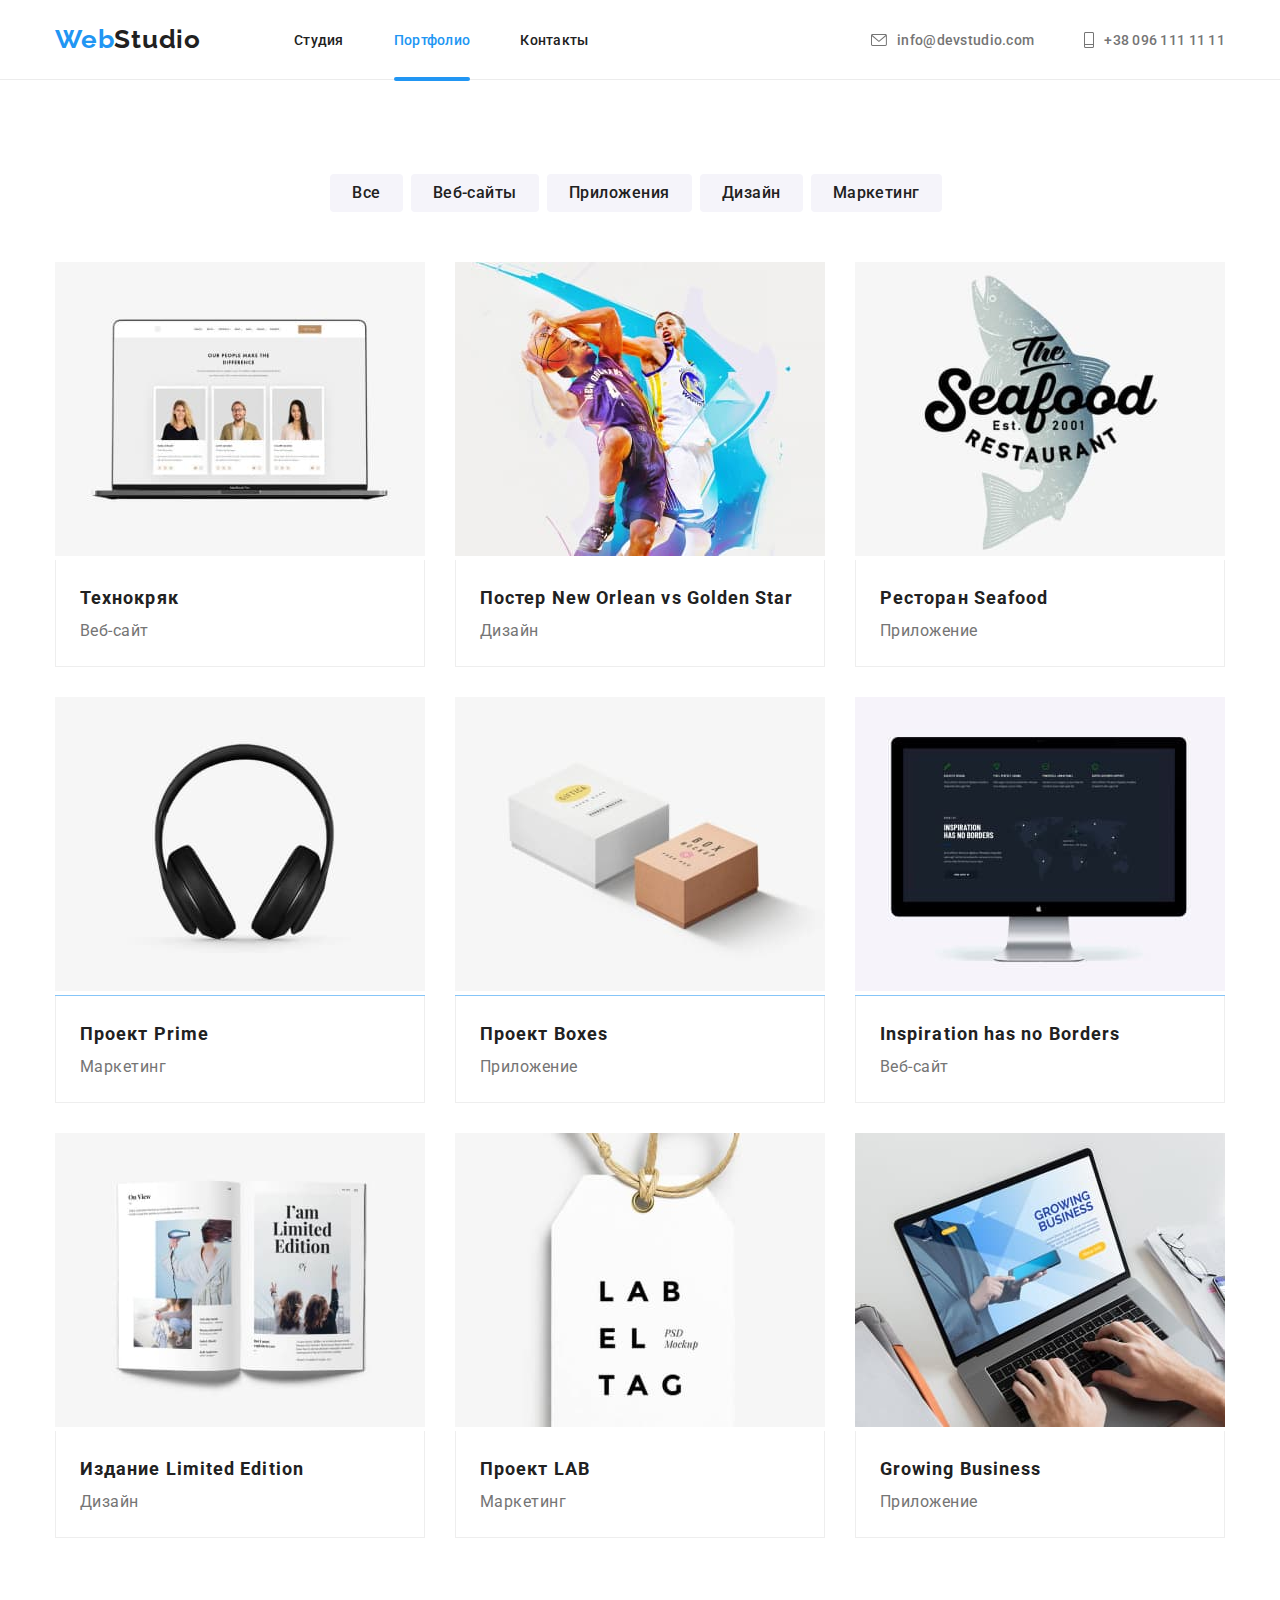
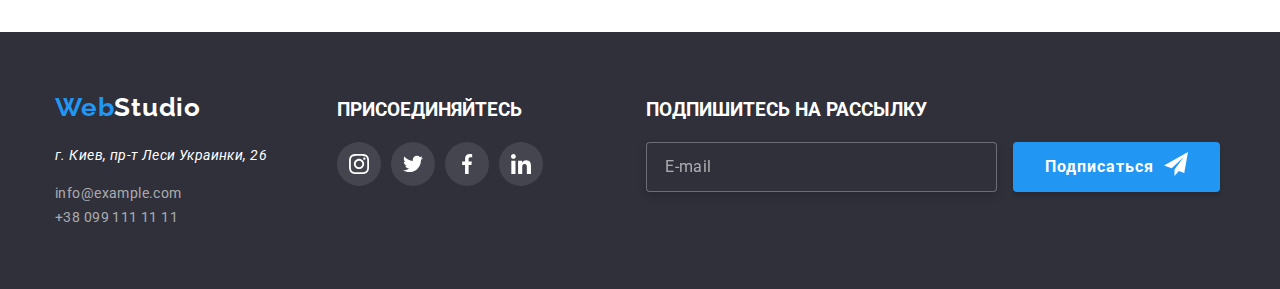
==== commit c49d2547: "finish BEM" ====
--- a/portfolio.html
+++ b/portfolio.html
@@ -130,151 +130,149 @@
               </a>
             </li>
 
-            <li class="item">
-              <a href="#" class="pic-link">
+            <li class="pic-list__item">
+              <a href="#" class="pic-list__link">
                 <div class="thumb-pic">
                   <img src="./images/pic3.jpg" alt="" width="370" />
-                  <div class="thumb-text">
-                    <p class="text">
-                      Технокряк это современная площадка распространения
-                      коронавируса. Компании используют эту платформу для
-                      цифрового шпионажа и атак на защищённые сервера
-                      конкурентов.
-                    </p>
-                  </div>
-                </div>
-                <div class="item-text">
-                  <h3>Ресторан Seafood</h3>
-                  <p>Приложение</p>
-                </div>
-              </a>
-            </li>
-
-            <li class="item">
-              <a href="#" class="pic-link">
+                  <div class="thumb-section">
+                    <p class="thumb-section__text">
+                      Технокряк это современная площадка распространения
+                      коронавируса. Компании используют эту платформу для
+                      цифрового шпионажа и атак на защищённые сервера
+                      конкурентов.
+                    </p>
+                  </div>
+                </div>
+                <div class="thumb-paragraph">
+                  <h3 class="thumb-paragraph__title">Ресторан Seafood</h3>
+                  <p class="thumb-paragraph__text">Приложение</p>
+                </div>
+              </a>
+            </li>
+
+            <li class="pic-list__item">
+              <a href="#" class="pic-list__link">
                 <div class="thumb-pic">
                   <img src="./images/pic4.jpg" alt="" width="370" />
-                  <div class="thumb-text">
-                    <p class="text">
-                      Технокряк это современная площадка распространения
-                      коронавируса. Компании используют эту платформу для
-                      цифрового шпионажа и атак на защищённые сервера
-                      конкурентов.
-                    </p>
-                  </div>
-                </div>
-                <div class="item-text">
-                  <h3>Проект Prime</h3>
-                  <p>Маркетинг</p>
-                </div>
-              </a>
-            </li>
-
-            <li class="item">
-              <a href="#" class="pic-link">
+                  <div class="thumb-section">
+                    <p class="thumb-section__text">
+                      Технокряк это современная площадка распространения
+                      коронавируса. Компании используют эту платформу для
+                      цифрового шпионажа и атак на защищённые сервера
+                      конкурентов.
+                    </p>
+                  </div>
+                </div>
+                <div class="thumb-paragraph">
+                  <h3 class="thumb-paragraph__title">Проект Prime</h3>
+                  <p class="thumb-paragraph__text">Маркетинг</p>
+                </div>
+              </a>
+            </li>
+
+            <li class="pic-list__item">
+              <a href="#" class="pic-list__link">
                 <div class="thumb-pic">
                   <img src="./images/pic5.jpg" alt="" width="370" />
-                  <div class="thumb-text">
-                    <p class="text">
-                      Технокряк это современная площадка распространения
-                      коронавируса. Компании используют эту платформу для
-                      цифрового шпионажа и атак на защищённые сервера
-                      конкурентов.
-                    </p>
-                  </div>
-                </div>
-                <div class="item-text">
-                  <h3>Проект Boxes</h3>
-                  <p>Приложение</p>
-                </div>
-              </a>
-            </li>
-            <li class="item">
-              <a href="#" class="pic-link">
+                  <div class="thumb-section">
+                    <p class="thumb-section__text">
+                      Технокряк это современная площадка распространения
+                      коронавируса. Компании используют эту платформу для
+                      цифрового шпионажа и атак на защищённые сервера
+                      конкурентов.
+                    </p>
+                  </div>
+                </div>
+                <div class="thumb-paragraph">
+                  <h3 class="thumb-paragraph__title">Проект Boxes</h3>
+                  <p class="thumb-paragraph__text">Приложение</p>
+                </div>
+              </a>
+            </li>
+
+            <li class="pic-list__item">
+              <a href="#" class="pic-list__link">
                 <div class="thumb-pic">
                   <img src="./images/pic6.jpg" alt="" width="370" />
-                  <div class="thumb-text">
-                    <p class="text">
-                      Технокряк это современная площадка распространения
-                      коронавируса. Компании используют эту платформу для
-                      цифрового шпионажа и атак на защищённые сервера
-                      конкурентов.
-                    </p>
-                  </div>
-                </div>
-                <div class="item-text">
-                  <h3>Inspiration has no Borders</h3>
-                  <p>Веб-сайт</p>
-                </div>
-              </a>
-            </li>
-
-            <li class="item">
-              <a href="#" class="pic-link">
+                  <div class="thumb-section">
+                    <p class="thumb-section__text">
+                      Технокряк это современная площадка распространения
+                      коронавируса. Компании используют эту платформу для
+                      цифрового шпионажа и атак на защищённые сервера
+                      конкурентов.
+                    </p>
+                  </div>
+                </div>
+                <div class="thumb-paragraph">
+                  <h3  class="thumb-paragraph__title">Inspiration has no Borders</h3>
+                  <p class="thumb-paragraph__text">Веб-сайт</p>
+                </div>
+              </a>
+            </li>
+
+            <li class="pic-list__item">
+              <a href="#" class="pic-list__link">
                 <div class="thumb-pic">
                   <img src="./images/pic7.jpg" alt="" width="370" />
-                  <div class="thumb-text">
-                    <p class="text">
-                      Технокряк это современная площадка распространения
-                      коронавируса. Компании используют эту платформу для
-                      цифрового шпионажа и атак на защищённые сервера
-                      конкурентов.
-                    </p>
-                  </div>
-                </div>
-                <div class="item-text">
-                  <h3>Издание Limited Edition</h3>
-                  <p>Дизайн</p>
-                </div>
-              </a>
-            </li>
-
-            <li class="item">
-              <a href="#" class="pic-link">
+                  <div class="thumb-section">
+                    <p class="thumb-section__text">
+                      Технокряк это современная площадка распространения
+                      коронавируса. Компании используют эту платформу для
+                      цифрового шпионажа и атак на защищённые сервера
+                      конкурентов.
+                    </p>
+                  </div>
+                </div>
+                <div class="thumb-paragraph">
+                  <h3 class="thumb-paragraph__title">Издание Limited Edition</h3>
+                  <p class="thumb-paragraph__text">Дизайн</p>
+                </div>
+              </a>
+            </li>
+
+            <li class="pic-list__item">
+              <a href="#" class="pic-list__link">
+                <div class="thumb-pic">
+                  <img src="./images/pic8.jpg" alt="" width="370" />
+                  <div class="thumb-section">
+                    <p class="thumb-section__text">
+                      Технокряк это современная площадка распространения
+                      коронавируса. Компании используют эту платформу для
+                      цифрового шпионажа и атак на защищённые сервера
+                      конкурентов.
+                    </p>
+                  </div>
+                </div>
+                <div class="thumb-paragraph">
+                  <h3 class="thumb-paragraph__title">Проект LAB</h3>
+                  <p class="thumb-paragraph__text">Маркетинг</p>
+                </div>
+              </a>
+            </li>
+
+
+
+            <li class="pic-list__item">
+              <a href="#" class="pic-list__link">
                 <div class="thumb-pic">
                   <img
-                    class="item"
-                    src="./images/pic8.jpg"
-                    alt=""
-                    width="370"
-                  />
-                  <div class="thumb-text">
-                    <p class="text">
-                      Технокряк это современная площадка распространения
-                      коронавируса. Компании используют эту платформу для
-                      цифрового шпионажа и атак на защищённые сервера
-                      конкурентов.
-                    </p>
-                  </div>
-                </div>
-                <div class="item-text">
-                  <h3>Проект LAB</h3>
-                  <p>Маркетинг</p>
-                </div>
-              </a>
-            </li>
-
-            <li class="item">
-              <a href="#" class="pic-link">
-                <div class="thumb-pic">
-                  <img
-                    class="item"
+                    class=thumb-section"
                     src="./images/pic9.jpg"
                     alt=""
                     width="370"
                   />
-                  <div class="thumb-text">
-                    <p class="text">
-                      Технокряк это современная площадка распространения
-                      коронавируса. Компании используют эту платформу для
-                      цифрового шпионажа и атак на защищённые сервера
-                      конкурентов.
-                    </p>
-                  </div>
-                </div>
-                <div class="item-text">
-                  <h3>Growing Business</h3>
-                  <p>Приложение</p>
+                  <div class="thumb-section">
+                    <p class="thumb-section__text">
+                      Технокряк это современная площадка распространения
+                      коронавируса. Компании используют эту платформу для
+                      цифрового шпионажа и атак на защищённые сервера
+                      конкурентов.
+                    </p>
+                  </div>
+                </div>
+                <div class="thumb-paragraph">
+                  <h3 class="thumb-paragraph__title">Growing Business</h3>
+                  <p class="thumb-paragraph__text">Приложение</p>
                 </div>
               </a>
             </li>
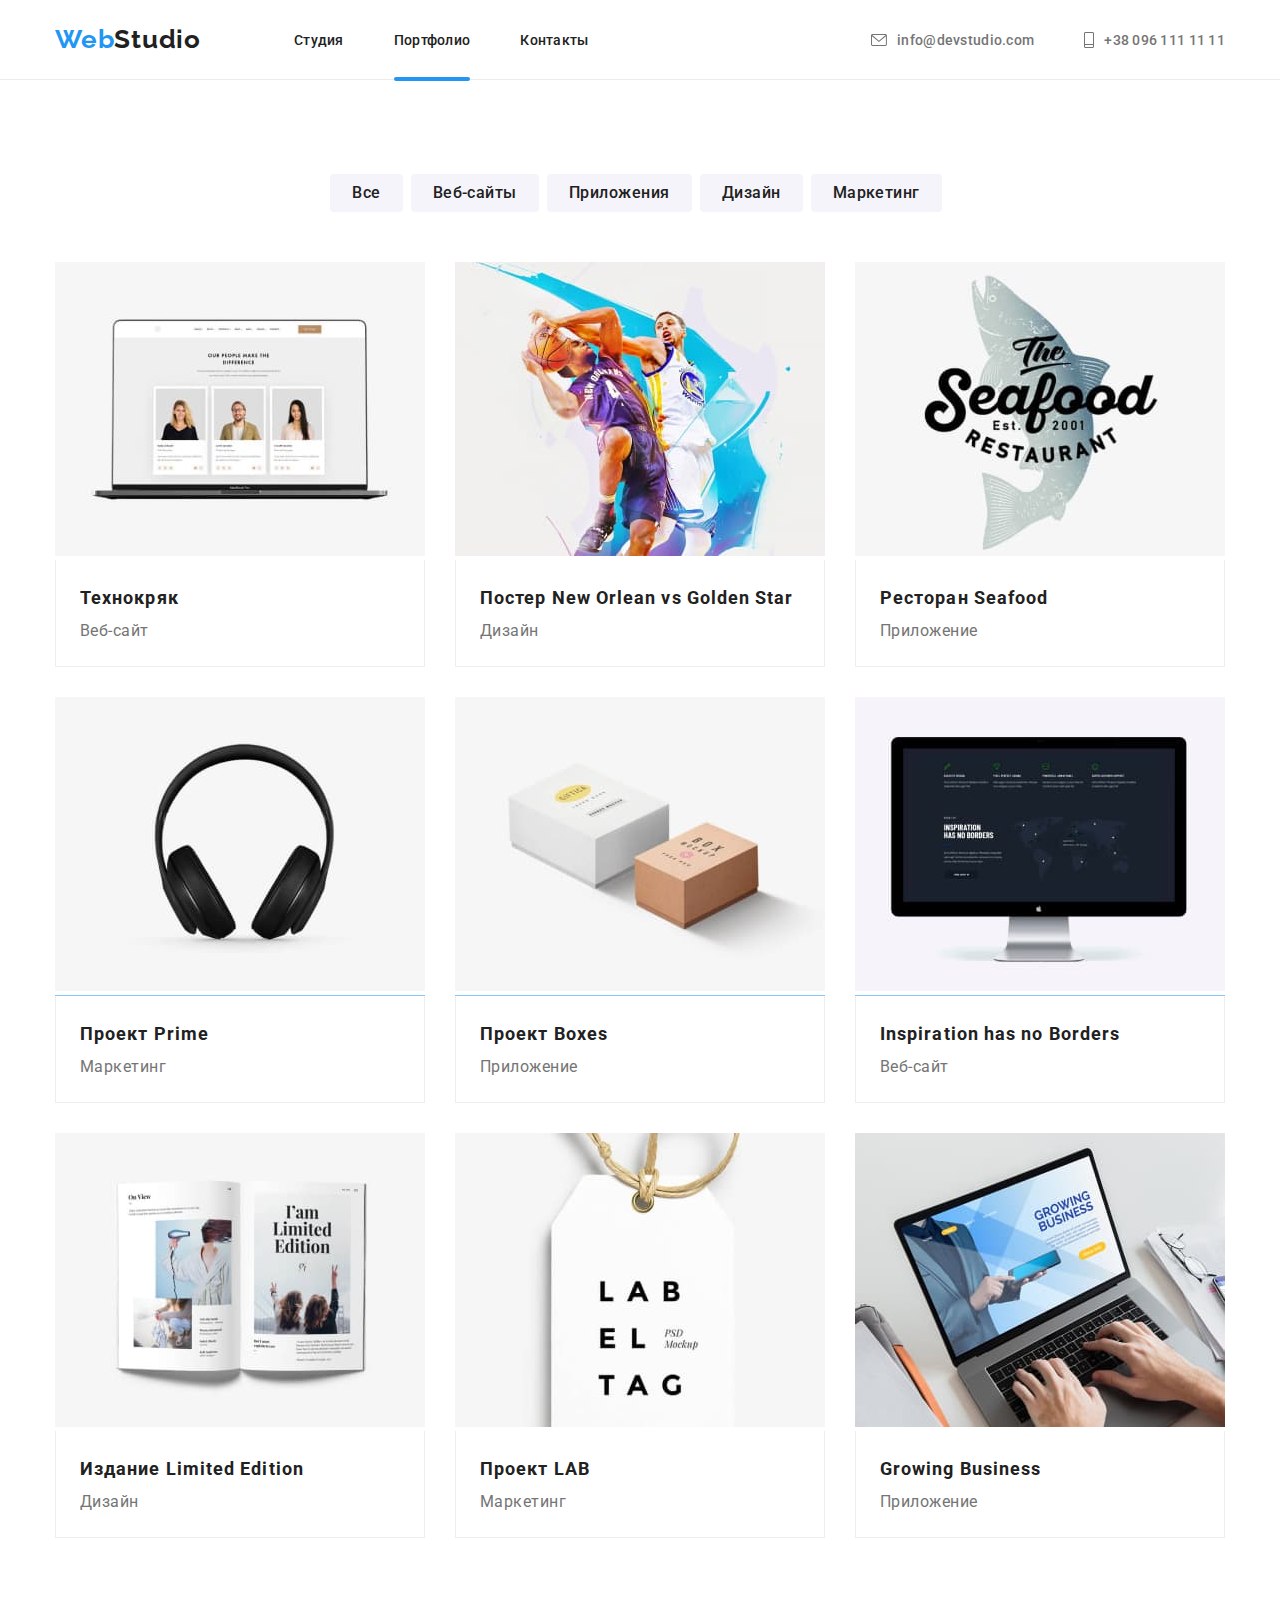
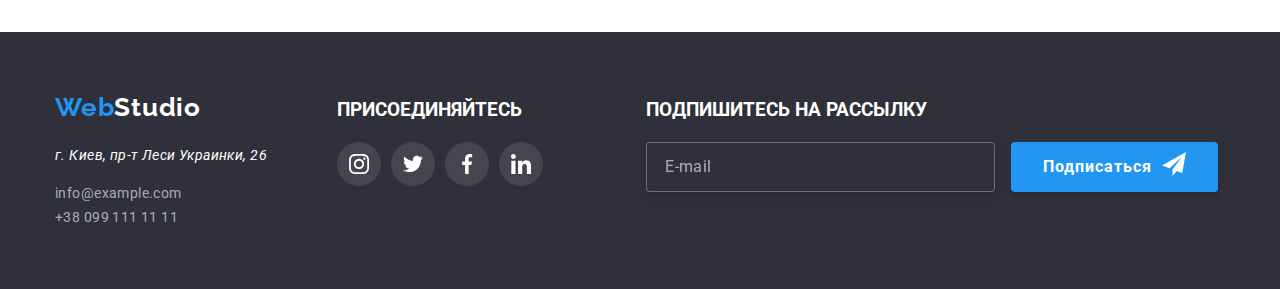
==== commit 83bb5a41: "scss препроцессор" ====
--- a/portfolio.html
+++ b/portfolio.html
@@ -15,7 +15,7 @@
       href="https://fonts.googleapis.com/css2?family=Raleway:wght@700&family=Roboto:wght@400;500;700;900&display=swap"
       rel="stylesheet"
     />
-    <link rel="stylesheet" href="./css/style.css" />
+    <link rel="stylesheet" href="./css/portfolio.min.css" />
   </head>
   <body>
     <header class="page-header">
--- a/css/portfolio.min.css
+++ b/css/portfolio.min.css
@@ -0,0 +1 @@
+body{font-family:"Roboto",sans-serif}li{list-style-type:none}.list{padding:0;margin:0}.container{width:1200px;margin:0 auto;padding-left:15px;padding-right:15px}.header-box{display:-webkit-box;display:-ms-flexbox;display:flex;margin-left:auto}.page-header{border-bottom:1px solid #ececec}.section-box{padding-top:94px}.header{margin:0}.site-nav__logo{color:#2196f3;font-family:Raleway;font-weight:bold;font-size:26px;line-height:31px;letter-spacing:.03em}.studio{color:#212121}.site-nav__text-size{text-decoration:none;color:#212121;font-family:Raleway;font-weight:bold;font-size:26px;line-height:31px;letter-spacing:.03em}.site-nav{display:-webkit-box;display:-ms-flexbox;display:flex;-webkit-box-align:center;-ms-flex-align:center;align-items:center}.site-nav a{display:block;padding-bottom:24px;padding-top:24px;color:#212121;text-decoration:none;font-weight:500;font-size:14px;line-height:16px;letter-spacing:.02em;-webkit-transition:color 250ms cubic-bezier(0.4, 0, 0.2, 1);-o-transition:color 250ms cubic-bezier(0.4, 0, 0.2, 1);transition:color 250ms cubic-bezier(0.4, 0, 0.2, 1)}.menu{display:-webkit-box;display:-ms-flexbox;display:flex;margin-left:93px;padding:0;margin-top:0;margin-bottom:0}.menu__item{margin-right:50px}.menu__item:last-child{margin-right:0}.menu__link--activ{position:relative;display:block}.menu__link--activ::after{content:"";position:absolute;left:0;bottom:-9px;display:block;width:100%;height:4px;background-color:tomato;border-radius:2px;background:#2196f3;-webkit-transition:opacity 250ms cubic-bezier(0.4, 0, 0.2, 1);-o-transition:opacity 250ms cubic-bezier(0.4, 0, 0.2, 1);transition:opacity 250ms cubic-bezier(0.4, 0, 0.2, 1)}.menu__link:hover::after,.menu__link:focus::after{opacity:1}.menu__link:hover,.menu__link:focus{color:#2196f3}.list-link{display:-webkit-box;display:-ms-flexbox;display:flex;margin-left:auto;margin-top:0;margin-bottom:0;display:flex;margin-left:auto;padding:0}.list-link__item{margin-left:auto;display:-webkit-box;display:-ms-flexbox;display:flex;-webkit-box-align:center;-ms-flex-align:center;align-items:center}.list-link a{color:#757575;text-decoration:none;font-weight:500;font-size:14px;line-height:16px;letter-spacing:.02em}.list-link__button:hover,.list-link__button:focus{color:#2196f3}.list-link__button:hover svg,.list-link__button:focus svg{fill:#2196f3}.list-link__contact{margin-right:10px;fill:#757575;-webkit-transition:fill 250ms cubic-bezier(0.4, 0, 0.2, 1);-o-transition:fill 250ms cubic-bezier(0.4, 0, 0.2, 1);transition:fill 250ms cubic-bezier(0.4, 0, 0.2, 1)}.list-linc__icon{margin-right:10px;fill:#757575;-webkit-transition:fill 250ms cubic-bezier(0.4, 0, 0.2, 1);-o-transition:fill 250ms cubic-bezier(0.4, 0, 0.2, 1);transition:fill 250ms cubic-bezier(0.4, 0, 0.2, 1)}.list-link__button:hover .list-linc__icon{fill:#2196f3}.list-link__button:hover .list-link__contact{fill:#2196f3}.list-link__button{display:-webkit-box;display:-ms-flexbox;display:flex;-webkit-box-align:center;-ms-flex-align:center;align-items:center;-webkit-transition:color 250ms cubic-bezier(0.4, 0, 0.2, 1);-o-transition:color 250ms cubic-bezier(0.4, 0, 0.2, 1);transition:color 250ms cubic-bezier(0.4, 0, 0.2, 1)}.list-link__button{margin-left:50px}.hidden{position:absolute;clip:rect(0 0 0 0);width:1px;height:1px;margin:-1px}.section-pic{padding-top:94px;padding-bottom:94px}.section-pic__list{display:-webkit-box;display:-ms-flexbox;display:flex;-webkit-box-pack:center;-ms-flex-pack:center;justify-content:center;padding-left:0;margin:0;margin-bottom:50px}.section-pic__button{background:#f5f4fa;border:none;color:#212121;font-style:normal;font-weight:500;font-size:16px;line-height:26px;letter-spacing:.03em;font-family:inherit;padding:6px 22px;border-radius:4px;margin-right:8px;cursor:pointer;-webkit-transition:background 250ms cubic-bezier(0.4, 0, 0.2, 1),color 250ms cubic-bezier(0.4, 0, 0.2, 1),-webkit-box-shadow 250ms cubic-bezier(0.4, 0, 0.2, 1);transition:background 250ms cubic-bezier(0.4, 0, 0.2, 1),color 250ms cubic-bezier(0.4, 0, 0.2, 1),-webkit-box-shadow 250ms cubic-bezier(0.4, 0, 0.2, 1);-o-transition:background 250ms cubic-bezier(0.4, 0, 0.2, 1),color 250ms cubic-bezier(0.4, 0, 0.2, 1),box-shadow 250ms cubic-bezier(0.4, 0, 0.2, 1);transition:background 250ms cubic-bezier(0.4, 0, 0.2, 1),color 250ms cubic-bezier(0.4, 0, 0.2, 1),box-shadow 250ms cubic-bezier(0.4, 0, 0.2, 1);transition:background 250ms cubic-bezier(0.4, 0, 0.2, 1),color 250ms cubic-bezier(0.4, 0, 0.2, 1),box-shadow 250ms cubic-bezier(0.4, 0, 0.2, 1),-webkit-box-shadow 250ms cubic-bezier(0.4, 0, 0.2, 1)}.section-pic__button:hover,.section-pic__button:focus{background-color:#2196f3;color:#fff;-webkit-box-shadow:0px 3px 1px rgba(0,0,0,.1),0px 1px 2px rgba(0,0,0,.08),0px 2px 2px rgba(0,0,0,.12);box-shadow:0px 3px 1px rgba(0,0,0,.1),0px 1px 2px rgba(0,0,0,.08),0px 2px 2px rgba(0,0,0,.12)}.pic-list{display:-webkit-box;display:-ms-flexbox;display:flex;-ms-flex-wrap:wrap;flex-wrap:wrap;margin:0;padding:0;margin-top:-30px;margin-left:-30px}.pic-list__item{-ms-flex-preferred-size:calc((100% - 90px) / 3);flex-basis:calc((100% - 90px) / 3);margin-left:30px;margin-top:30px}.pic-list__link{display:block;text-decoration:none;-webkit-transition:-webkit-box-shadow 250ms cubic-bezier(0.4, 0, 0.2, 1);transition:-webkit-box-shadow 250ms cubic-bezier(0.4, 0, 0.2, 1);-o-transition:box-shadow 250ms cubic-bezier(0.4, 0, 0.2, 1);transition:box-shadow 250ms cubic-bezier(0.4, 0, 0.2, 1);transition:box-shadow 250ms cubic-bezier(0.4, 0, 0.2, 1), -webkit-box-shadow 250ms cubic-bezier(0.4, 0, 0.2, 1)}.pic-list__link:hover,.pic-list__link:focus{-webkit-box-shadow:0px 1px 1px rgba(0,0,0,.12),0px 4px 4px rgba(0,0,0,.06),1px 4px 6px rgba(0,0,0,.16);box-shadow:0px 1px 1px rgba(0,0,0,.12),0px 4px 4px rgba(0,0,0,.06),1px 4px 6px rgba(0,0,0,.16)}.thumb-pic{position:relative;overflow:hidden}.thumb-pic::before{display:inline-block}.thumb-section{-webkit-transform:translateY(100%);-ms-transform:translateY(100%);transform:translateY(100%);-webkit-transition:-webkit-transform 250ms cubic-bezier(0.4, 0, 0.2, 1);transition:-webkit-transform 250ms cubic-bezier(0.4, 0, 0.2, 1);-o-transition:transform 250ms cubic-bezier(0.4, 0, 0.2, 1);transition:transform 250ms cubic-bezier(0.4, 0, 0.2, 1);transition:transform 250ms cubic-bezier(0.4, 0, 0.2, 1), -webkit-transform 250ms cubic-bezier(0.4, 0, 0.2, 1);position:absolute;top:0;left:0;padding:63px 24px;display:inline-block;content:"";width:100%;height:100%;background:rgba(33,150,243,.9)}.thumb-section__text{font-family:Roboto;font-style:normal;font-weight:400;font-size:18px;line-height:28px;letter-spacing:.03em;color:#fff}.pic-list__link:hover .thumb-section,.pic-list__link:focus .thumb-section{-webkit-transform:translateY(0);-ms-transform:translateY(0);transform:translateY(0)}.thumb-paragraph{border-right:1px solid #eee;border-bottom:1px solid #eee;border-left:1px solid #eee;padding:20px 24px}.thumb-paragraph__title{font-weight:700;font-size:18px;line-height:36px;letter-spacing:.06em;color:#212121;margin:0}.thumb-paragraph__text{font-weight:normal;font-size:16px;line-height:30px;letter-spacing:.03em;color:#757575;margin:0}.footer{background:#2f303a;padding-top:60px;padding-bottom:60px}.footer-container{display:-webkit-box;display:-ms-flexbox;display:flex;-webkit-box-align:baseline;-ms-flex-align:baseline;align-items:baseline}.footer-content__logo{display:inline-block;padding-bottom:20px;color:#fff;font-family:Raleway;text-decoration:none;font-weight:bold;font-size:26px;line-height:31px;letter-spacing:.03em}.footer-content--logo{color:#2196f3;font-family:Raleway;font-weight:bold;font-size:26px;line-height:31px;letter-spacing:.03em}.footer-content__text{color:#fff;font-weight:normal;font-size:14px;line-height:24px;letter-spacing:.03em;margin-top:0}.footer-content__list{padding:0;margin:0}.footer-content__link{color:rgba(255,255,255,.6);text-decoration:none;font-style:normal;font-weight:400;font-size:14px;line-height:24px;letter-spacing:.03em}.footer-social{margin-left:70px}.footer-social__title{color:#fff;margin:0;margin-bottom:20px;text-transform:uppercase}.footer-social__list{display:-webkit-box;display:-ms-flexbox;display:flex;margin:0;padding:0}.footer-social__item{margin-right:10px}.footer-social__link{width:44px;height:44px;background-color:rgba(255,255,255,.1);border-radius:50%;display:-webkit-inline-box;display:-ms-inline-flexbox;display:inline-flex;-webkit-box-align:center;-ms-flex-align:center;align-items:center;-webkit-box-pack:center;-ms-flex-pack:center;justify-content:center;-webkit-transition:background-color 250ms cubic-bezier(0.4, 0, 0.2, 1);-o-transition:background-color 250ms cubic-bezier(0.4, 0, 0.2, 1);transition:background-color 250ms cubic-bezier(0.4, 0, 0.2, 1)}.footer-social__link:hover .footer-social__icon,.footer-social__link:focus .footer-social__icon{fill:#fff}.footer-social__link:hover,.footer-social__link:focus{background-color:#2196f3}.footer-social__link:last-child{margin-right:0}.footer-social__icon{fill:#fff}.footer-social__link:last-child{margin-right:0}.footer-form{margin-left:93px}.footer-form__input{width:349px;height:50px;margin-right:12px;border:1px solid rgba(255,255,255,.3);-webkit-filter:drop-shadow(0px 4px 4px rgba(0, 0, 0, 0.15));filter:drop-shadow(0px 4px 4px rgba(0, 0, 0, 0.15));border-radius:4px;background:#2f303a;color:#fff}.btn-box-form{display:-webkit-inline-box;display:-ms-inline-flexbox;display:inline-flex;color:#fff;background:#2196f3;font-weight:700;font-size:16px;font-family:inherit;line-height:30px;text-align:center;letter-spacing:.06em;padding:10px 32px;border:none;background:#2196f3;-webkit-box-shadow:0px 4px 4px rgba(0,0,0,.15);box-shadow:0px 4px 4px rgba(0,0,0,.15);border-radius:4px;cursor:pointer}.footer-form__icon{margin-left:10px}.footer-form__input::-webkit-input-placeholder{padding:15px 0 15px 16px;font-size:16px;line-height:20px;letter-spacing:.03em;color:rgba(255,255,255,.6)}.footer-form__input::-moz-placeholder{padding:15px 0 15px 16px;font-size:16px;line-height:20px;letter-spacing:.03em;color:rgba(255,255,255,.6)}.footer-form__input:-ms-input-placeholder{padding:15px 0 15px 16px;font-size:16px;line-height:20px;letter-spacing:.03em;color:rgba(255,255,255,.6)}.footer-form__input::-ms-input-placeholder{padding:15px 0 15px 16px;font-size:16px;line-height:20px;letter-spacing:.03em;color:rgba(255,255,255,.6)}.footer-form__input::placeholder{padding:15px 0 15px 16px;font-size:16px;line-height:20px;letter-spacing:.03em;color:rgba(255,255,255,.6)}.footer-social__title{color:#fff;margin:0;margin-bottom:20px;text-transform:uppercase}/*# sourceMappingURL=portfolio.min.css.map */